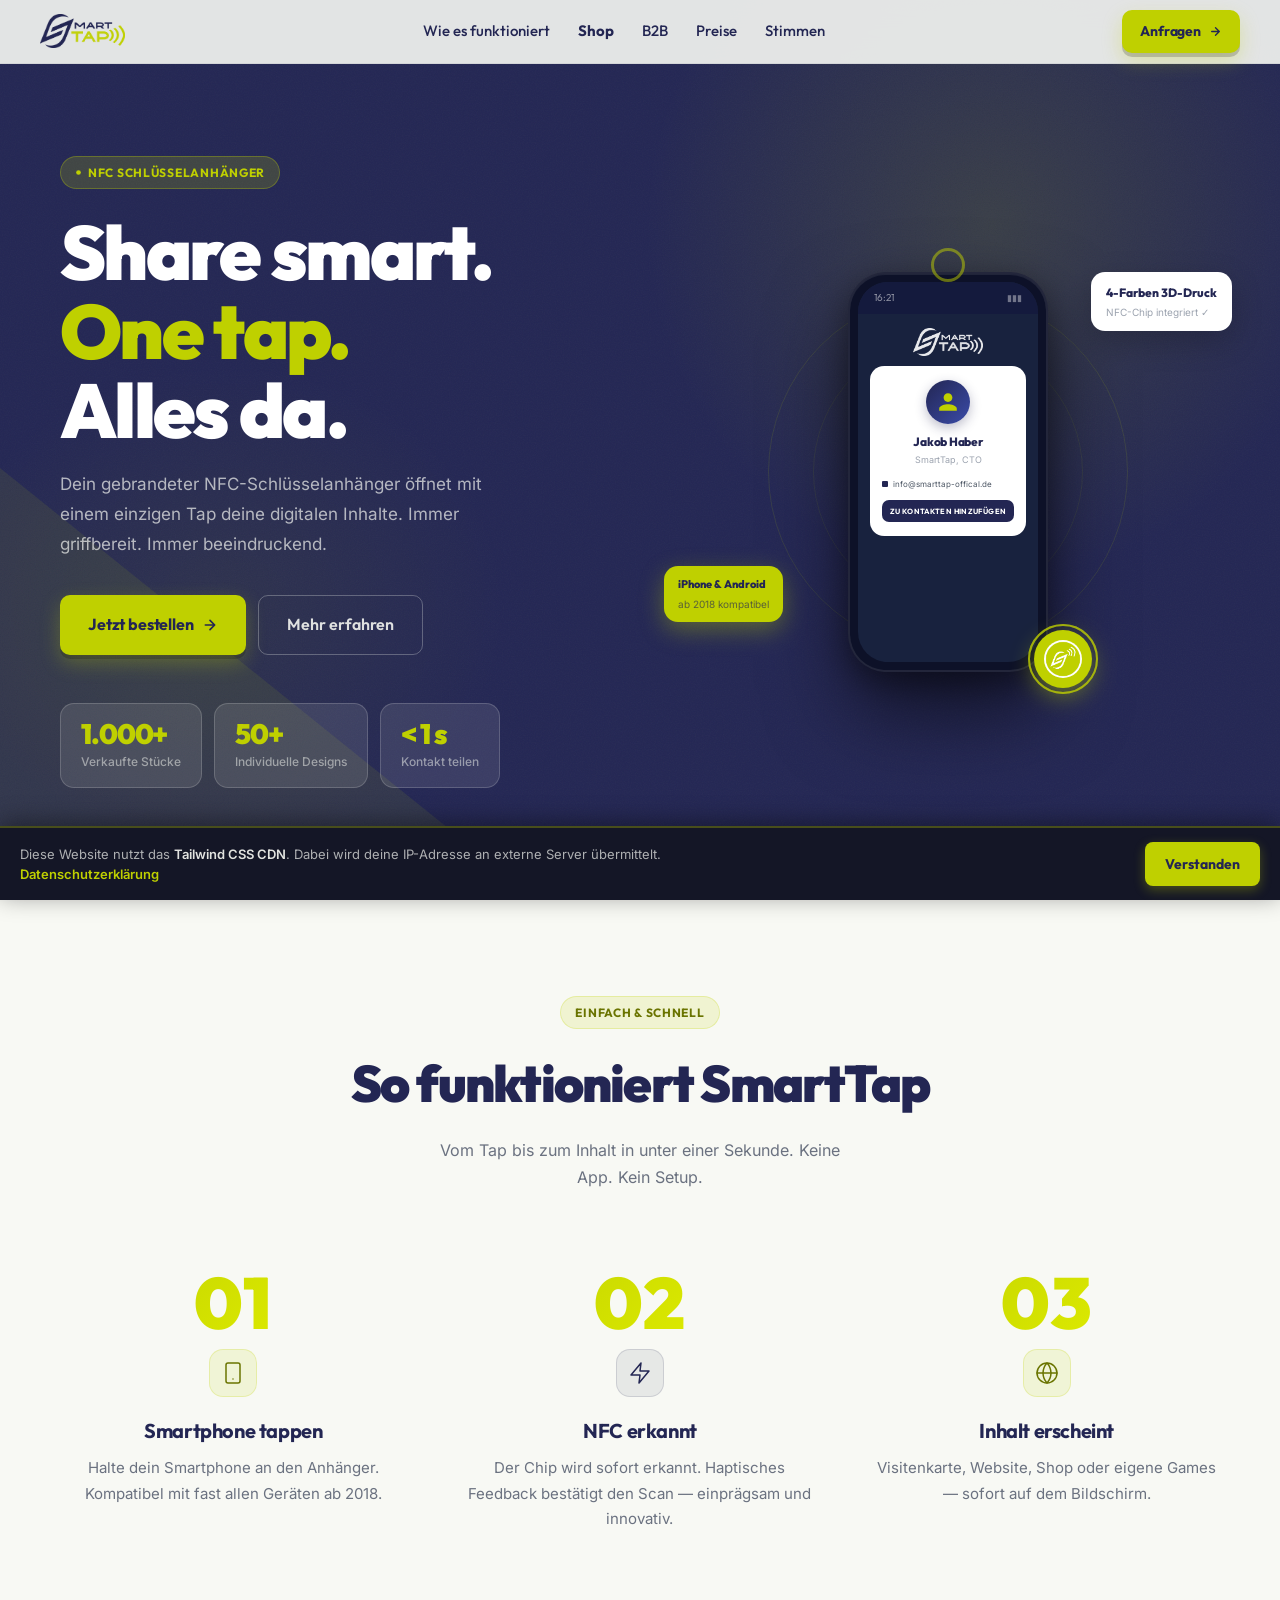
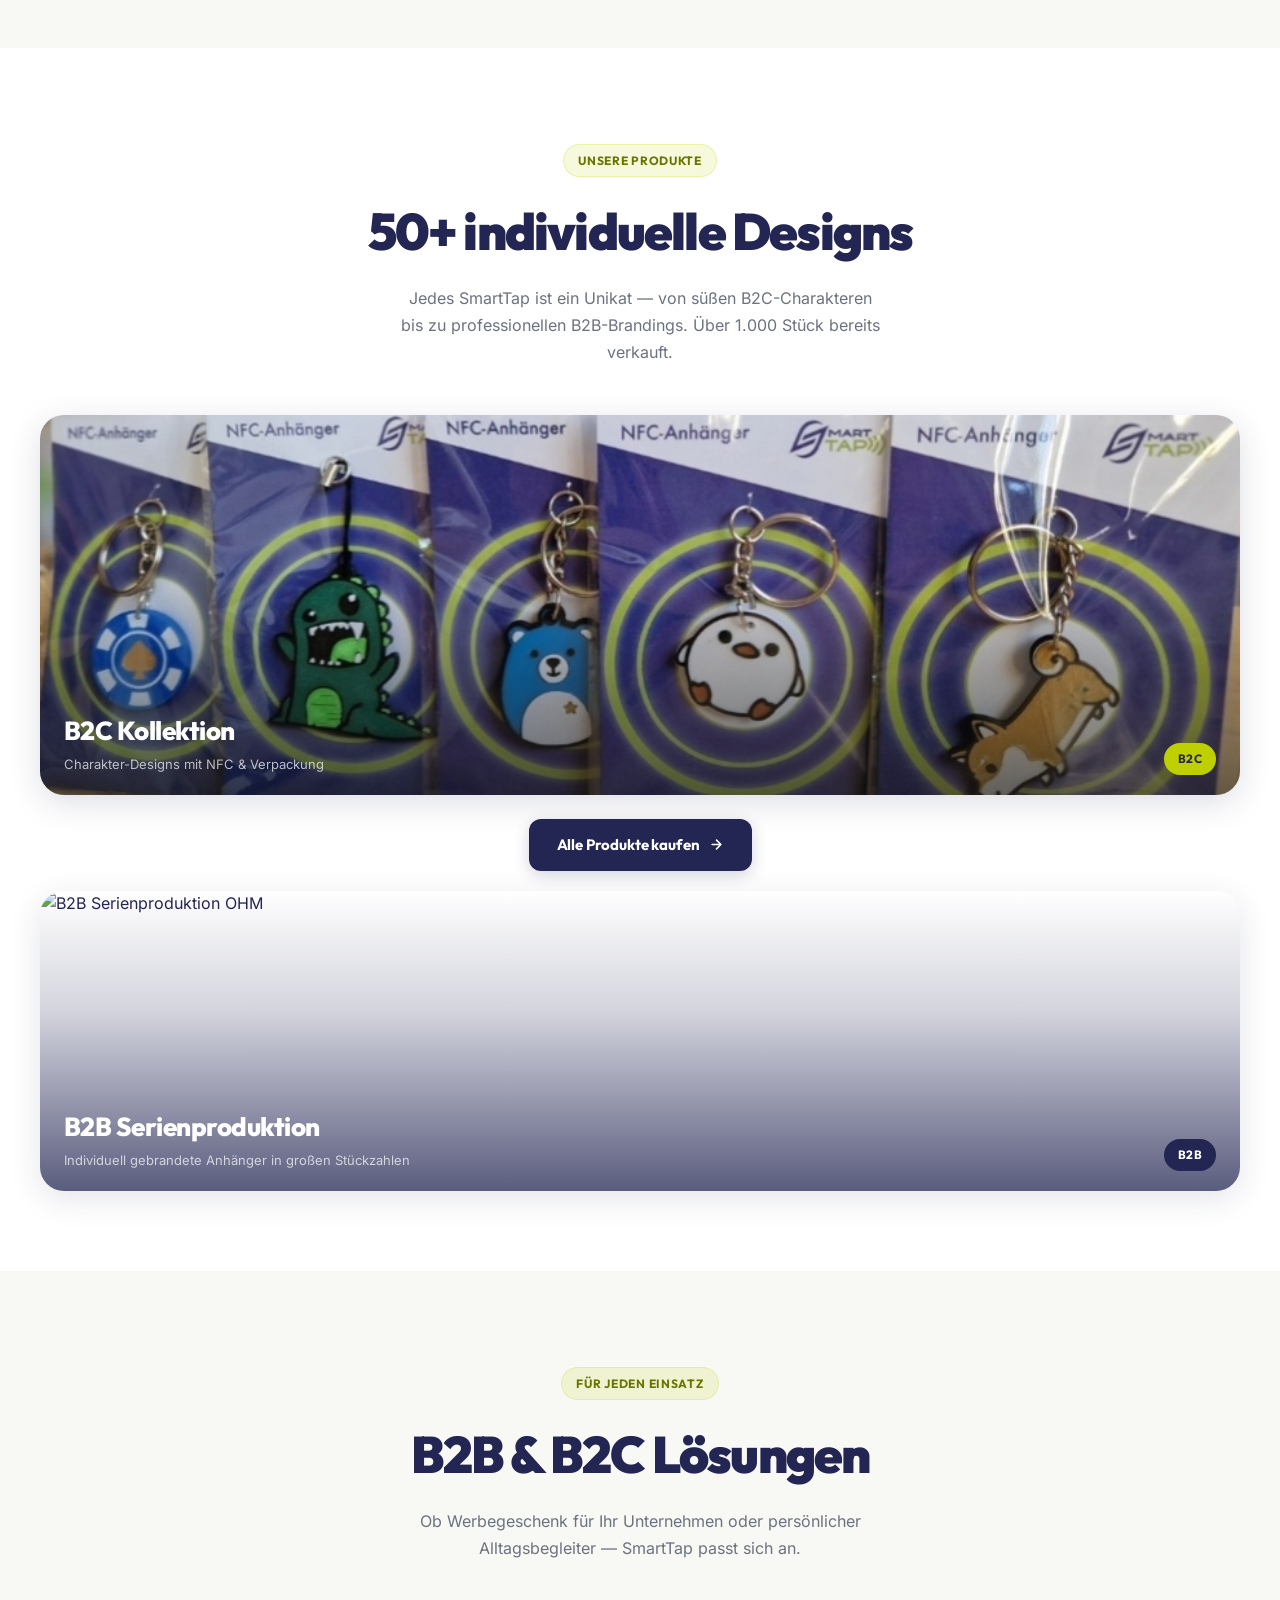
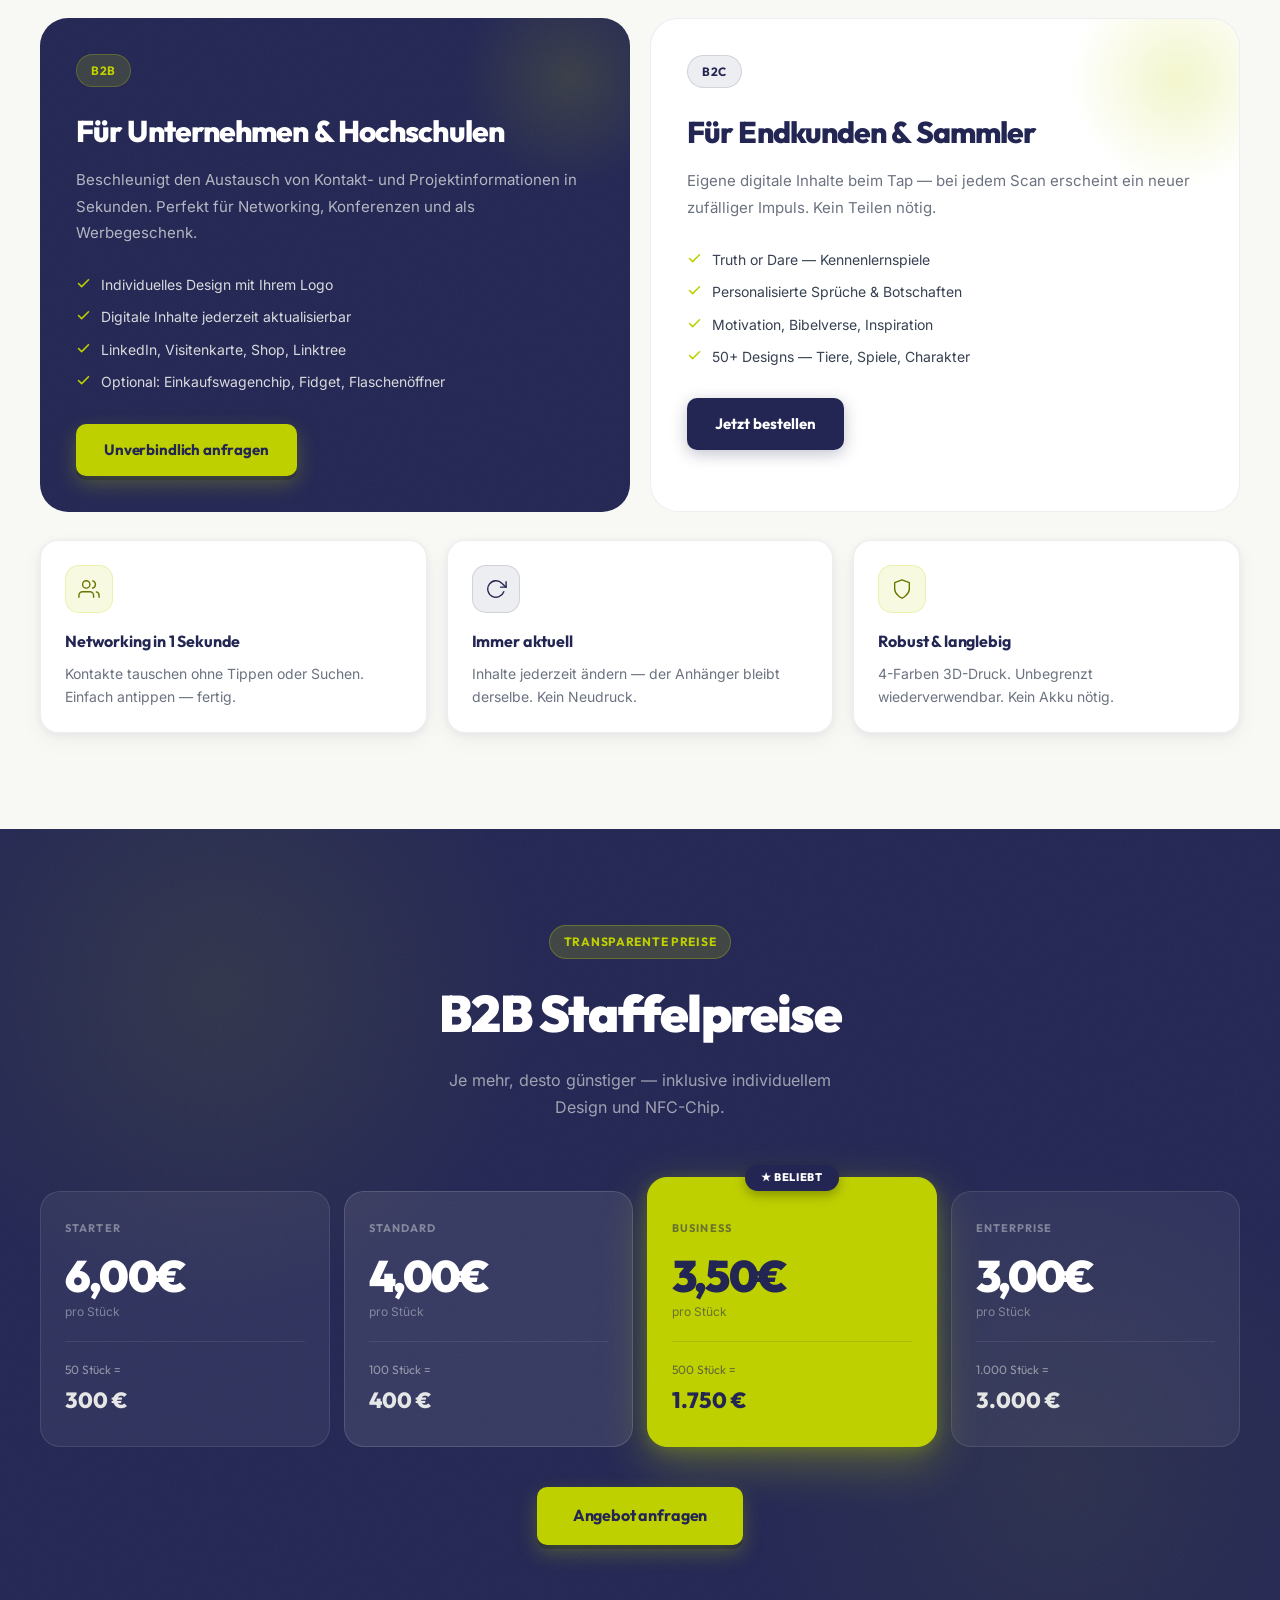
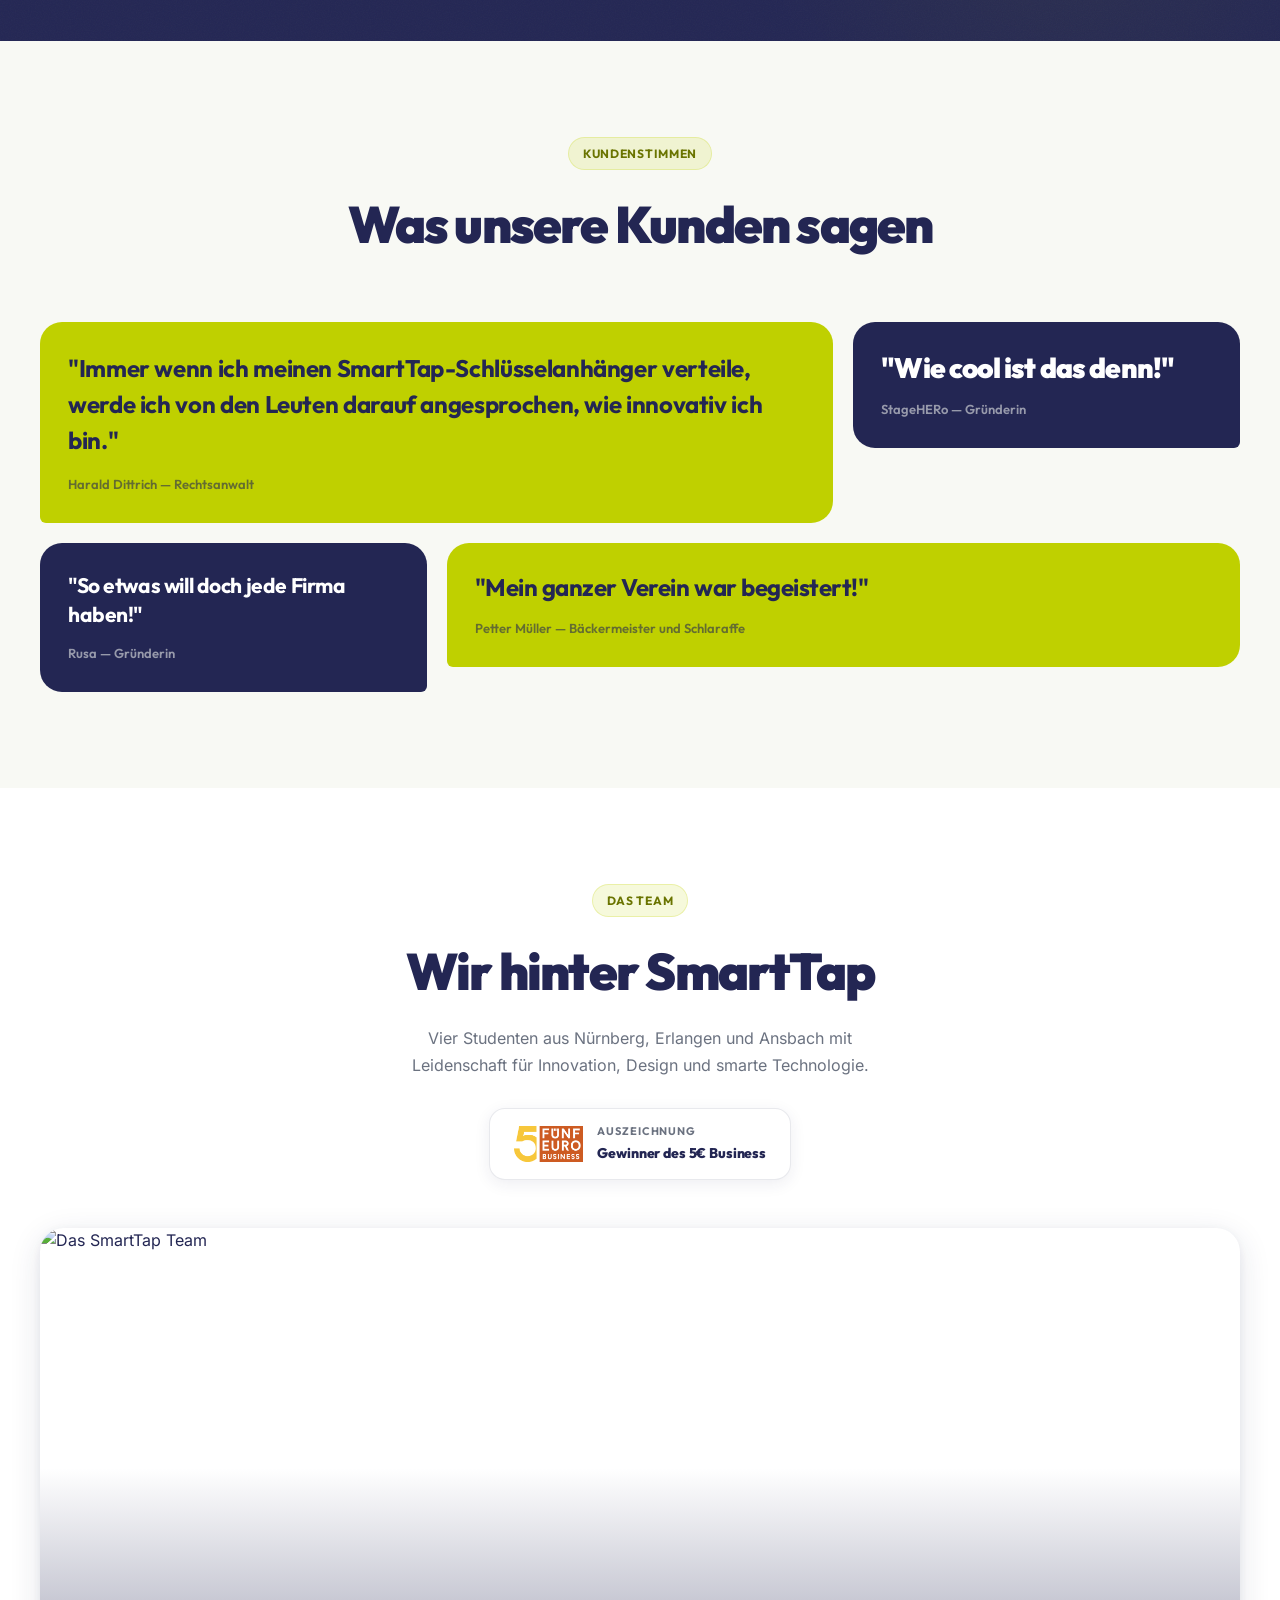
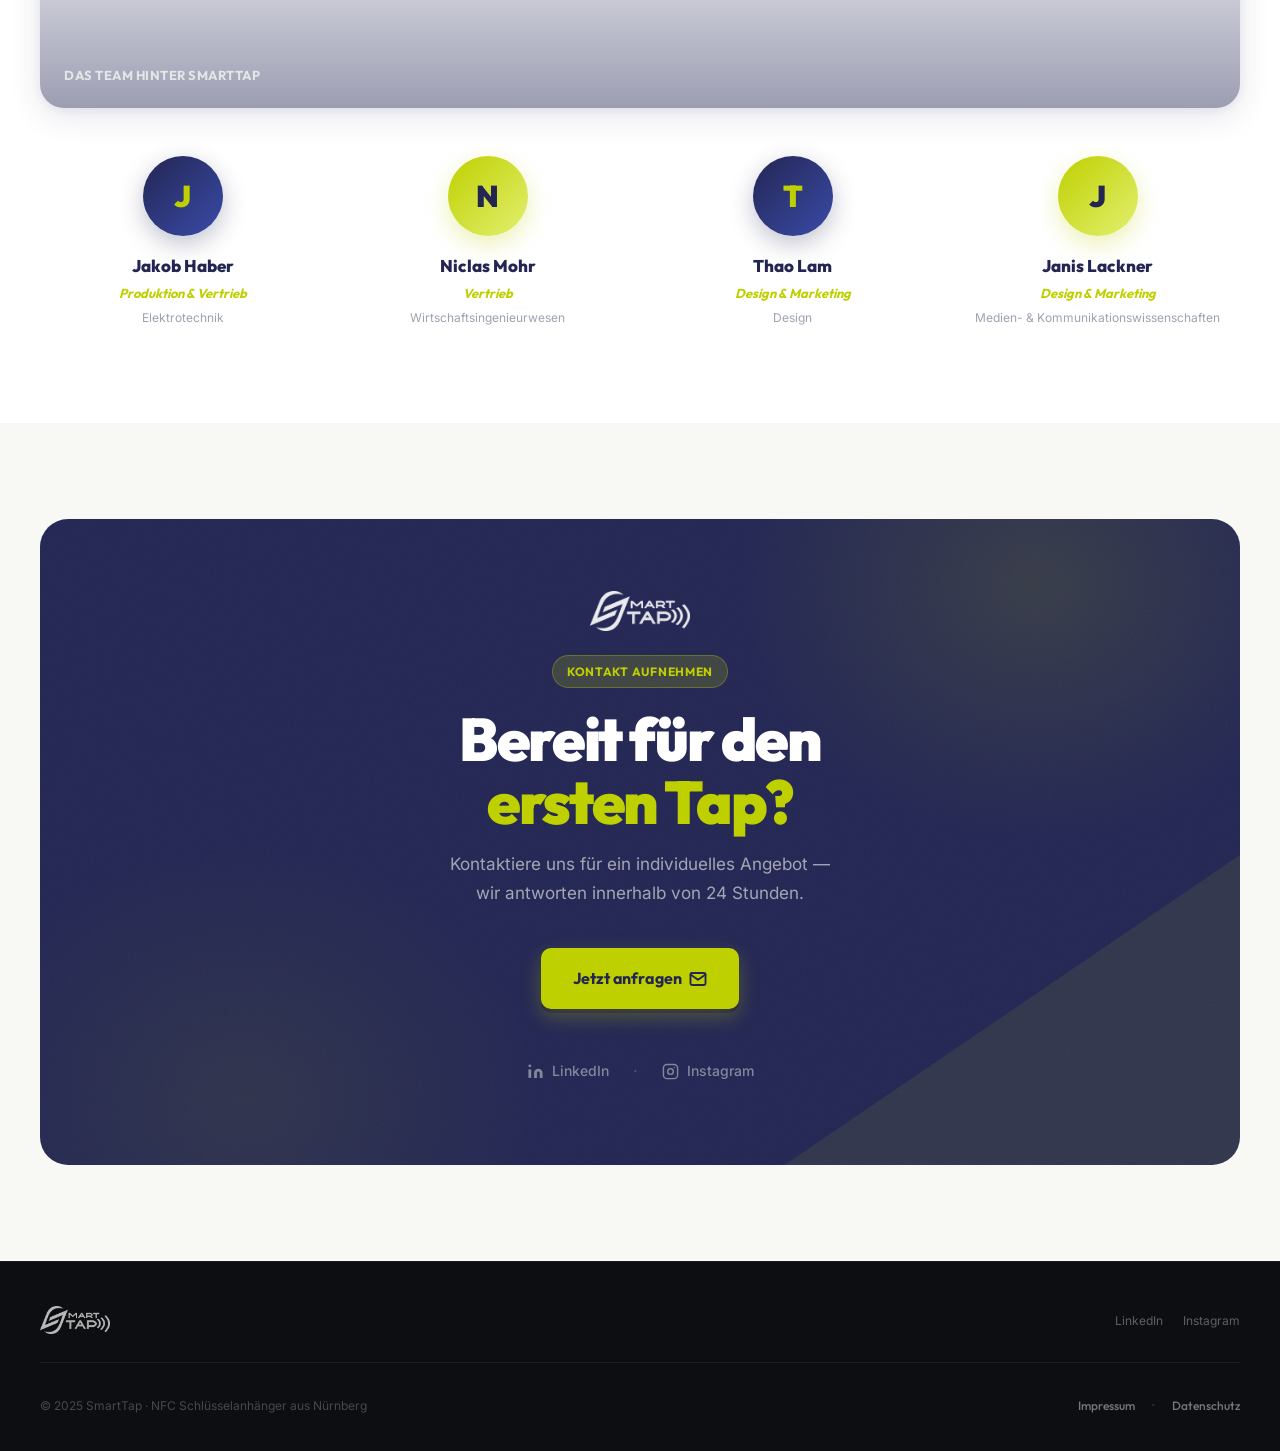
==== index.html @ e422b8e3 "added Team Foto" ====
<!DOCTYPE html>
<html lang="de">
<head>
  <meta charset="UTF-8">
  <meta name="viewport" content="width=device-width, initial-scale=1.0">
  <title>SmartTap – Share with one tap</title>
  <script src="https://cdn.tailwindcss.com"></script>
  <link rel="stylesheet" href="/fonts/fonts.css">
  <style>
    *, *::before, *::after { box-sizing: border-box; margin: 0; padding: 0; }

    :root {
      --navy:   #232653;
      --navy2:  #1a1d3e;
      --black:  #0c0e11;
      --lime:   #bfd000;
      --lime2:  #d4e700;
      --cream:  #f8f9f4;
      --muted:  #6b7280;
    }

    html { scroll-behavior: smooth; }

    body {
      font-family: 'Inter', sans-serif;
      background: var(--cream);
      color: var(--navy);
      overflow-x: hidden;
      line-height: 1.6;
      -webkit-tap-highlight-color: transparent;
    }

    h1, h2, h3, h4 { font-family: 'Outfit', sans-serif; }

    img { display: block; max-width: 100%; }

    /* ── Scrollbar ── */
    ::-webkit-scrollbar { width: 4px; }
    ::-webkit-scrollbar-track { background: var(--cream); }
    ::-webkit-scrollbar-thumb { background: var(--lime); border-radius: 2px; }

    /* ── Grain overlay ── */
    .grain { position: relative; }
    .grain::after {
      content: '';
      position: absolute; inset: 0;
      background-image: url("data:image/svg+xml,%3Csvg xmlns='http://www.w3.org/2000/svg' width='300' height='300'%3E%3Cfilter id='n'%3E%3CfeTurbulence type='fractalNoise' baseFrequency='0.85' numOctaves='4' stitchTiles='stitch'/%3E%3C/filter%3E%3Crect width='300' height='300' filter='url(%23n)' opacity='0.04'/%3E%3C/svg%3E");
      pointer-events: none; border-radius: inherit; z-index: 1;
    }

    /* ── Animations ── */
    @keyframes float {
      0%, 100% { transform: translateY(0); }
      50%       { transform: translateY(-14px); }
    }
    @keyframes nfc-ring {
      0%   { transform: scale(0.82); opacity: 0.65; }
      100% { transform: scale(1.7);  opacity: 0; }
    }
    @keyframes fade-up {
      from { opacity: 0; transform: translateY(22px); }
      to   { opacity: 1; transform: translateY(0); }
    }
    @keyframes slide-in {
      from { opacity: 0; transform: translateX(-16px); }
      to   { opacity: 1; transform: translateX(0); }
    }

    .float    { animation: float 5s ease-in-out infinite; }
    .fade-up  { animation: fade-up 0.7s cubic-bezier(0.22,1,0.36,1) both; }

    .nfc-dot { position: relative; }
    .nfc-dot::before, .nfc-dot::after {
      content: '';
      position: absolute; inset: -6px;
      border: 2px solid rgba(191,208,0,0.55);
      border-radius: 50%;
      animation: nfc-ring 2.4s ease-out infinite;
    }
    .nfc-dot::after { animation-delay: 0.85s; }

    /* ── Nav link underline ── */
    .nav-link {
      position: relative; text-decoration: none;
      transition: color 0.2s;
    }
    .nav-link::after {
      content: '';
      position: absolute; bottom: -3px; left: 0;
      width: 0; height: 2px;
      background: var(--lime); border-radius: 1px;
      transition: width 0.25s cubic-bezier(0.22,1,0.36,1);
    }
    .nav-link:hover::after { width: 100%; }

    /* ── Buttons ── */
    .btn-lime {
      display: inline-flex; align-items: center; gap: 8px;
      padding: 14px 28px; min-height: 48px;
      background: var(--lime); color: var(--navy);
      font-family: 'Outfit', sans-serif; font-weight: 700; font-size: 15px;
      letter-spacing: -0.01em; border-radius: 10px;
      border: none; cursor: pointer; text-decoration: none;
      box-shadow: 0 4px 0 rgba(0,0,0,0.18), 0 8px 20px rgba(191,208,0,0.28);
      transition: transform 0.15s cubic-bezier(0.22,1,0.36,1), box-shadow 0.15s;
      -webkit-user-select: none; user-select: none;
    }
    .btn-lime:hover  { transform: translateY(-2px); background: var(--lime2); box-shadow: 0 6px 0 rgba(0,0,0,0.18), 0 12px 28px rgba(191,208,0,0.38); }
    .btn-lime:active { transform: translateY(1px); box-shadow: 0 2px 0 rgba(0,0,0,0.18); }
    .btn-lime:focus-visible { outline: 3px solid rgba(191,208,0,0.55); outline-offset: 3px; }

    .btn-ghost {
      display: inline-flex; align-items: center; gap: 8px;
      padding: 13px 27px; min-height: 48px;
      background: transparent; color: rgba(248,249,244,0.88);
      font-family: 'Outfit', sans-serif; font-weight: 600; font-size: 15px;
      border-radius: 10px; border: 1.5px solid rgba(248,249,244,0.28);
      cursor: pointer; text-decoration: none;
      transition: all 0.2s cubic-bezier(0.22,1,0.36,1);
    }
    .btn-ghost:hover  { background: rgba(248,249,244,0.1); border-color: rgba(248,249,244,0.45); transform: translateY(-1px); }
    .btn-ghost:active { transform: translateY(0); }
    .btn-ghost:focus-visible { outline: 3px solid rgba(248,249,244,0.35); outline-offset: 3px; }

    .btn-navy {
      display: inline-flex; align-items: center; gap: 8px;
      padding: 14px 28px; min-height: 48px;
      background: var(--navy); color: white;
      font-family: 'Outfit', sans-serif; font-weight: 700; font-size: 15px;
      border-radius: 10px; border: none; cursor: pointer; text-decoration: none;
      box-shadow: 0 4px 16px rgba(35,38,83,0.28);
      transition: transform 0.15s cubic-bezier(0.22,1,0.36,1), box-shadow 0.15s;
    }
    .btn-navy:hover  { transform: translateY(-2px); box-shadow: 0 8px 24px rgba(35,38,83,0.38); }
    .btn-navy:active { transform: translateY(0); }
    .btn-navy:focus-visible { outline: 3px solid rgba(35,38,83,0.4); outline-offset: 3px; }

    /* ── Tag pill ── */
    .tag { display: inline-flex; align-items: center; gap: 6px; padding: 6px 14px; border-radius: 100px; font-family: 'Outfit', sans-serif; font-size: 12px; font-weight: 700; letter-spacing: 0.06em; text-transform: uppercase; }
    .tag-lime  { background: rgba(191,208,0,0.14); color: #6a7400; border: 1px solid rgba(191,208,0,0.24); }
    .tag-lime-inv { background: rgba(191,208,0,0.18); color: var(--lime); border: 1px solid rgba(191,208,0,0.3); }
    .tag-navy  { background: rgba(35,38,83,0.08); color: var(--navy); border: 1px solid rgba(35,38,83,0.14); }

    /* ── Cards ── */
    .card {
      background: white; border-radius: 18px;
      border: 1px solid rgba(35,38,83,0.08);
      box-shadow: 0 2px 8px rgba(35,38,83,0.06), 0 8px 24px rgba(35,38,83,0.04);
      transition: transform 0.22s cubic-bezier(0.22,1,0.36,1), box-shadow 0.22s;
    }
    .card:hover { transform: translateY(-5px); box-shadow: 0 8px 32px rgba(35,38,83,0.13), 0 2px 8px rgba(35,38,83,0.06); }

    /* ── Product photo card ── */
    .photo-card {
      border-radius: 20px; overflow: hidden;
      box-shadow: 0 4px 16px rgba(35,38,83,0.12), 0 1px 4px rgba(35,38,83,0.08);
      position: relative;
      cursor: pointer;
      flex-shrink: 0;
      transition: transform 0.25s cubic-bezier(0.22,1,0.36,1), box-shadow 0.25s;
    }
    .photo-card:hover { transform: translateY(-6px) scale(1.02); box-shadow: 0 16px 40px rgba(35,38,83,0.2), 0 4px 12px rgba(35,38,83,0.1); }
    .photo-card img { width: 100%; height: 100%; object-fit: cover; transition: transform 0.4s cubic-bezier(0.22,1,0.36,1); display: block; }
    .photo-card:hover img { transform: scale(1.06); }
    .photo-card .overlay {
      position: absolute; inset: 0;
      background: linear-gradient(to top, rgba(12,14,17,0.6) 0%, transparent 55%);
      pointer-events: none;
    }
    .photo-card .label {
      position: absolute; bottom: 12px; left: 14px; right: 14px;
      font-family: 'Outfit', sans-serif; font-weight: 700; font-size: 14px;
      color: white; letter-spacing: -0.01em;
    }

    /* ── Price card ── */
    .price-card {
      border-radius: 20px; padding: 28px 24px;
      border: 1px solid rgba(248,249,244,0.1);
      background: rgba(248,249,244,0.06);
      transition: transform 0.22s cubic-bezier(0.22,1,0.36,1);
    }
    .price-card:hover { transform: translateY(-6px); }
    .price-card.featured {
      background: var(--lime); border-color: var(--lime);
      box-shadow: 0 16px 48px rgba(191,208,0,0.32), 0 4px 16px rgba(191,208,0,0.2);
    }

    /* ── Testimonial bubble ── */
    .bubble { padding: 28px; transition: transform 0.22s cubic-bezier(0.22,1,0.36,1); }
    .bubble:hover { transform: translateY(-4px); }
    .bubble-lime { background: var(--lime); border-radius: 22px 22px 22px 6px; }
    .bubble-navy { background: var(--navy); border-radius: 22px 22px 6px 22px; }

    /* ── Stat glass ── */
    .stat-glass {
      background: rgba(248,249,244,0.1); backdrop-filter: blur(12px);
      border: 1px solid rgba(248,249,244,0.18); border-radius: 14px;
      padding: 16px 20px;
    }

    /* ── Icon box ── */
    .ib-lime { width: 48px; height: 48px; background: rgba(191,208,0,0.12); border: 1px solid rgba(191,208,0,0.22); border-radius: 14px; display: flex; align-items: center; justify-content: center; flex-shrink: 0; }
    .ib-navy { width: 48px; height: 48px; background: rgba(35,38,83,0.08); border: 1px solid rgba(35,38,83,0.14); border-radius: 14px; display: flex; align-items: center; justify-content: center; flex-shrink: 0; }

    /* ── Step number ── */
    .step-num {
      font-family: 'Outfit', sans-serif; font-weight: 900; font-size: 72px; line-height: 1;
      background: linear-gradient(135deg, var(--lime), #e8f400);
      -webkit-background-clip: text; -webkit-text-fill-color: transparent; background-clip: text;
    }

    /* ── Team avatar ── */
    .av-navy { background: linear-gradient(135deg, var(--navy), #3a4ba8); box-shadow: 0 8px 24px rgba(35,38,83,0.28); }
    .av-lime { background: linear-gradient(135deg, var(--lime), #e2f070); box-shadow: 0 8px 24px rgba(191,208,0,0.3); }

    /* ══════════════════════════════════════
       MOBILE-FIRST RESPONSIVE
    ══════════════════════════════════════ */

    /* Mobile nav */
    .nav-links { display: none; }
    .hamburger { display: flex; flex-direction: column; gap: 5px; cursor: pointer; padding: 8px; border-radius: 8px; border: none; background: transparent; transition: background 0.2s; }
    .hamburger:hover { background: rgba(35,38,83,0.07); }
    .hamburger span { display: block; width: 22px; height: 2px; background: var(--navy); border-radius: 2px; transition: transform 0.25s cubic-bezier(0.22,1,0.36,1), opacity 0.2s; }
    .hamburger.open span:nth-child(1) { transform: translateY(7px) rotate(45deg); }
    .hamburger.open span:nth-child(2) { opacity: 0; }
    .hamburger.open span:nth-child(3) { transform: translateY(-7px) rotate(-45deg); }

    /* Mobile menu overlay */
    #mobile-menu {
      display: none; position: fixed; inset: 0; z-index: 190;
      background: var(--navy);
      padding: 80px 32px 40px;
      flex-direction: column; gap: 8px;
      overflow-y: auto;
    }
    #mobile-menu.open { display: flex; }
    #mobile-menu a {
      font-family: 'Outfit', sans-serif; font-weight: 700; font-size: 28px;
      color: white; text-decoration: none; padding: 14px 0;
      border-bottom: 1px solid rgba(248,249,244,0.1);
      display: block;
      transition: color 0.15s;
    }
    #mobile-menu a:hover { color: var(--lime); }
    #mobile-menu .menu-cta { margin-top: 24px; }

    /* Product gallery scroll */
    .photo-scroll {
      display: flex; gap: 14px;
      overflow-x: auto;
      scroll-snap-type: x mandatory;
      -webkit-overflow-scrolling: touch;
      padding-bottom: 8px;
      scrollbar-width: none;
    }
    .photo-scroll::-webkit-scrollbar { display: none; }
    .photo-scroll .photo-card { scroll-snap-align: start; }

    /* Hero grid */
    .hero-grid { display: flex; flex-direction: column; gap: 48px; }

    /* Two-col grid */
    .two-col { display: grid; grid-template-columns: 1fr; gap: 20px; }

    /* Three-col grid */
    .three-col { display: grid; grid-template-columns: 1fr; gap: 20px; }

    /* Four-col grid */
    .four-col { display: grid; grid-template-columns: 1fr 1fr; gap: 20px; }

    /* Pricing grid */
    .pricing-grid { display: grid; grid-template-columns: 1fr 1fr; gap: 14px; }

    /* Section padding mobile */
    .section { padding: 64px 20px; }

    /* ── Desktop breakpoint ── */
    @media (min-width: 768px) {
      .nav-links { display: flex; }
      .hamburger { display: none; }
      .hero-grid { flex-direction: row; align-items: center; gap: 72px; }
      .hero-visual { display: flex; }
      .two-col { grid-template-columns: 1fr 1fr; }
      .three-col { grid-template-columns: repeat(3, 1fr); }
      .four-col { grid-template-columns: repeat(4, 1fr); }
      .pricing-grid { grid-template-columns: repeat(4, 1fr); }
      .section { padding: 96px 32px; }
      .photo-scroll { display: grid; grid-template-columns: repeat(3, 1fr); overflow-x: visible; }
      .photo-scroll .photo-card { width: auto !important; }
    }

    @media (min-width: 1024px) {
      .photo-scroll { grid-template-columns: repeat(4, 1fr); }
    }
  </style>
</head>
<body>

<!-- ════════════════════════════════════
     MOBILE MENU OVERLAY
════════════════════════════════════ -->
<div id="mobile-menu" role="dialog" aria-label="Navigation">
  <a href="/shop.html" onclick="closeMenu()">Shop</a>
  <a href="#how" onclick="closeMenu()">Wie es funktioniert</a>
  <a href="#products" onclick="closeMenu()">B2B Produkte</a>
  <a href="#pricing" onclick="closeMenu()">Preise</a>
  <a href="#testimonials" onclick="closeMenu()">Stimmen</a>
  <div class="menu-cta">
    <a href="mailto:info@smarttap-offical.de" class="btn-lime" onclick="closeMenu()" style="justify-content:center;font-size:16px;padding:16px 28px;">
      Jetzt anfragen
      <svg width="16" height="16" viewBox="0 0 24 24" fill="none" stroke="currentColor" stroke-width="2.5" stroke-linecap="round" stroke-linejoin="round"><path d="M5 12h14M12 5l7 7-7 7"/></svg>
    </a>
  </div>
</div>


<!-- ════════════════════════════════════
     NAVIGATION
════════════════════════════════════ -->
<nav style="
  position:fixed; top:0; left:0; right:0; z-index:200;
  height:64px;
  background: rgba(248,249,244,0.9);
  backdrop-filter: blur(18px);
  border-bottom: 1px solid rgba(35,38,83,0.08);
  display:flex; align-items:center; padding:0 20px;
">
  <div style="max-width:1200px;margin:0 auto;width:100%;display:flex;align-items:center;justify-content:space-between;">

    <!-- Logo -->
    <a href="/" style="display:flex;align-items:center;text-decoration:none;flex-shrink:0;">
      <img src="brand_assets/SmartTap_Logo_Transparent.png" alt="SmartTap" style="height:34px;width:auto;">
    </a>

    <!-- Desktop nav links -->
    <div class="nav-links" style="align-items:center;gap:28px;">
      <a href="#how"          class="nav-link" style="font-family:'Outfit',sans-serif;font-weight:500;font-size:15px;color:var(--navy);">Wie es funktioniert</a>
      <a href="/shop.html"    class="nav-link" style="font-family:'Outfit',sans-serif;font-weight:700;font-size:15px;color:var(--navy);">Shop</a>
      <a href="#products"     class="nav-link" style="font-family:'Outfit',sans-serif;font-weight:500;font-size:15px;color:var(--navy);">B2B</a>
      <a href="#pricing"      class="nav-link" style="font-family:'Outfit',sans-serif;font-weight:500;font-size:15px;color:var(--navy);">Preise</a>
      <a href="#testimonials" class="nav-link" style="font-family:'Outfit',sans-serif;font-weight:500;font-size:15px;color:var(--navy);">Stimmen</a>
    </div>

    <div style="display:flex;align-items:center;gap:12px;">
      <!-- Desktop CTA -->
      <a href="mailto:info@smarttap-offical.de" class="btn-lime nav-links" style="font-size:14px;padding:10px 18px;min-height:40px;">
        Anfragen
        <svg width="13" height="13" viewBox="0 0 24 24" fill="none" stroke="currentColor" stroke-width="2.5" stroke-linecap="round" stroke-linejoin="round"><path d="M5 12h14M12 5l7 7-7 7"/></svg>
      </a>

      <!-- Hamburger -->
      <button class="hamburger" id="hamburger-btn" onclick="toggleMenu()" aria-label="Menü öffnen" aria-expanded="false">
        <span></span><span></span><span></span>
      </button>
    </div>

  </div>
</nav>


<!-- ════════════════════════════════════
     HERO
════════════════════════════════════ -->
<section class="grain" style="
  background: var(--navy); padding-top: 64px;
  min-height: 100svh;
  display: flex; align-items: center;
  position: relative; overflow: hidden;
">
  <!-- BG glows -->
  <div style="position:absolute;inset:0;pointer-events:none;">
    <div style="position:absolute;top:-15%;right:-5%;width:55%;height:80%;background:radial-gradient(ellipse,rgba(191,208,0,0.14) 0%,transparent 70%);"></div>
    <div style="position:absolute;bottom:5%;left:-5%;width:45%;height:55%;background:radial-gradient(ellipse,rgba(191,208,0,0.07) 0%,transparent 70%);"></div>
  </div>

  <!-- Diagonal lime shape -->
  <div style="position:absolute;bottom:0;left:0;width:42%;height:48%;background:var(--lime);clip-path:polygon(0 100%,100% 100%,0 0);opacity:0.09;pointer-events:none;"></div>

  <div style="max-width:1200px;margin:0 auto;width:100%;padding:80px 20px 100px;position:relative;z-index:2;">
    <div class="hero-grid">

      <!-- Copy -->
      <div style="flex:1;">
        <span class="tag tag-lime-inv fade-up" style="margin-bottom:24px;display:inline-flex;animation-delay:0.05s;">
          <svg width="7" height="7" viewBox="0 0 24 24" fill="currentColor"><circle cx="12" cy="12" r="8"/></svg>
          NFC Schlüsselanhänger
        </span>

        <h1 class="fade-up" style="
          font-family:'Outfit',sans-serif; font-weight:900;
          font-size:clamp(40px,7vw,76px); line-height:1.04;
          letter-spacing:-0.035em; color:white; margin-bottom:20px;
          animation-delay:0.1s;
        ">
          Share smart.<br>
          <span style="color:var(--lime);">One tap.</span><br>
          Alles da.
        </h1>

        <p class="fade-up" style="
          font-size:clamp(15px,2vw,17px); line-height:1.75;
          color:rgba(248,249,244,0.68); margin-bottom:36px;
          max-width:430px; animation-delay:0.18s;
        ">
          Dein gebrandeter NFC-Schlüsselanhänger öffnet mit einem einzigen Tap deine digitalen Inhalte. Immer griffbereit. Immer beeindruckend.
        </p>

        <div class="fade-up" style="display:flex;gap:12px;flex-wrap:wrap;margin-bottom:48px;animation-delay:0.24s;">
          <a href="mailto:info@smarttap-offical.de" class="btn-lime" style="font-size:16px;padding:16px 28px;">
            Jetzt bestellen
            <svg width="16" height="16" viewBox="0 0 24 24" fill="none" stroke="currentColor" stroke-width="2.5" stroke-linecap="round" stroke-linejoin="round"><path d="M5 12h14M12 5l7 7-7 7"/></svg>
          </a>
          <a href="#how" class="btn-ghost" style="font-size:16px;padding:16px 28px;">Mehr erfahren</a>
        </div>

        <!-- Stats -->
        <div class="fade-up" style="display:flex;gap:12px;flex-wrap:wrap;animation-delay:0.3s;">
          <div class="stat-glass">
            <div style="font-family:'Outfit',sans-serif;font-weight:900;font-size:28px;color:var(--lime);letter-spacing:-0.04em;line-height:1;">1.000+</div>
            <div style="font-size:12px;color:rgba(248,249,244,0.5);margin-top:4px;font-weight:500;">Verkaufte Stücke</div>
          </div>
          <div class="stat-glass">
            <div style="font-family:'Outfit',sans-serif;font-weight:900;font-size:28px;color:var(--lime);letter-spacing:-0.04em;line-height:1;">50+</div>
            <div style="font-size:12px;color:rgba(248,249,244,0.5);margin-top:4px;font-weight:500;">Individuelle Designs</div>
          </div>
          <div class="stat-glass">
            <div style="font-family:'Outfit',sans-serif;font-weight:900;font-size:28px;color:var(--lime);letter-spacing:-0.04em;line-height:1;">&lt 1 s</div>
            <div style="font-size:12px;color:rgba(248,249,244,0.5);margin-top:4px;font-weight:500;">Kontakt teilen</div>
          </div>
        </div>
      </div>

      <!-- Visual: phone mockup (hidden on mobile via flex/direction) -->
      <div class="hero-visual" style="flex:1;justify-content:center;align-items:center;position:relative;min-height:440px;display:none;">
        <!-- Orbit rings -->
        <div style="position:absolute;width:360px;height:360px;border:1px solid rgba(191,208,0,0.12);border-radius:50%;"></div>
        <div style="position:absolute;width:270px;height:270px;border:1px solid rgba(191,208,0,0.09);border-radius:50%;"></div>

        <!-- Phone -->
        <div class="float" style="position:relative;z-index:3;">
          <div style="
            width:200px; height:400px;
            background:#0d1128; border-radius:38px;
            border:2px solid rgba(255,255,255,0.09);
            box-shadow:0 40px 80px rgba(0,0,0,0.55),0 10px 30px rgba(0,0,0,0.35),inset 0 1px 0 rgba(255,255,255,0.08);
            overflow:hidden; position:relative;
          ">
            <div style="position:absolute;inset:8px;background:#18223e;border-radius:30px;overflow:hidden;">
              <div style="height:32px;background:rgba(20,26,62,0.9);display:flex;align-items:center;justify-content:space-between;padding:0 16px;">
                <span style="font-size:10px;color:rgba(255,255,255,0.5);font-family:'Outfit',sans-serif;">16:21</span>
                <span style="font-size:9px;color:rgba(255,255,255,0.4);">▮▮▮</span>
              </div>
              <div style="padding:14px 12px;display:flex;flex-direction:column;align-items:center;gap:10px;">
                <img src="brand_assets/SmartTap_Logo_Transparent.png" alt="SmartTap" style="height:28px;width:auto;filter:brightness(0) invert(1);opacity:0.9;">
                <div style="width:100%;background:white;border-radius:14px;padding:14px 12px;text-align:center;">
                  <div style="width:44px;height:44px;background:linear-gradient(135deg,var(--navy),#3a4ba8);border-radius:50%;margin:0 auto 8px;display:flex;align-items:center;justify-content:center;box-shadow:0 4px 12px rgba(35,38,83,0.3);">
                    <svg width="22" height="22" viewBox="0 0 24 24" fill="#bfd000"><path d="M12 12c2.7 0 4.8-2.1 4.8-4.8S14.7 2.4 12 2.4 7.2 4.5 7.2 7.2 9.3 12 12 12zm0 2.4c-3.2 0-9.6 1.6-9.6 4.8v2.4h19.2v-2.4c0-3.2-6.4-4.8-9.6-4.8z"/></svg>
                  </div>
                  <div style="font-family:'Outfit',sans-serif;font-size:12px;font-weight:800;color:var(--navy);letter-spacing:-0.02em;">Jakob Haber</div>
                  <div style="font-size:9px;color:#9ca3af;margin-top:2px;">SmartTap, CTO</div>
                  <div style="margin-top:10px;display:flex;flex-direction:column;gap:4px;text-align:left;">
                    <div style="display:flex;align-items:center;gap:5px;font-size:8px;color:#4b5563;"><div style="width:6px;height:6px;background:var(--navy);border-radius:1px;flex-shrink:0;"></div>info@smarttap-offical.de</div>
                  </div>
                  <button style="margin-top:10px;width:100%;background:var(--navy);color:white;border:none;border-radius:7px;padding:6px;font-size:7.5px;font-family:'Outfit',sans-serif;font-weight:700;letter-spacing:0.05em;cursor:pointer;">ZU KONTAKTEN HINZUFÜGEN</button>
                </div>
              </div>
            </div>
          </div>

          <!-- NFC badge -->
          <div class="nfc-dot" style="position:absolute;bottom:-16px;right:-44px;width:58px;height:58px;background:var(--lime);border-radius:50%;display:flex;align-items:center;justify-content:center;box-shadow:0 8px 24px rgba(191,208,0,0.45);">
            <img src="brand_assets/Logo_Symbol/Neon_rund.png" alt="" style="width:38px;height:38px;border-radius:50%;">
          </div>
          <div style="position:absolute;top:-24px;left:50%;transform:translateX(-50%);width:34px;height:34px;border:3.5px solid rgba(191,208,0,0.5);border-radius:50%;"></div>
        </div>

        <!-- Floating badges -->
        <div style="position:absolute;top:20px;right:-12px;background:white;border-radius:14px;padding:11px 15px;box-shadow:0 10px 32px rgba(0,0,0,0.2);z-index:4;">
          <div style="font-family:'Outfit',sans-serif;font-size:12px;font-weight:800;color:var(--navy);">4-Farben 3D-Druck</div>
          <div style="font-size:10px;color:#9ca3af;margin-top:2px;">NFC-Chip integriert ✓</div>
        </div>
        <div style="position:absolute;bottom:70px;left:-12px;background:var(--lime);border-radius:14px;padding:10px 14px;box-shadow:0 8px 24px rgba(191,208,0,0.35);z-index:4;">
          <div style="font-family:'Outfit',sans-serif;font-size:11px;font-weight:800;color:var(--navy);">iPhone &amp; Android</div>
          <div style="font-size:10px;color:rgba(35,38,83,0.65);margin-top:2px;">ab 2018 kompatibel</div>
        </div>
      </div>

    </div>
  </div>

  <!-- Hero wave -->
  <div style="position:absolute;bottom:-2px;left:0;right:0;height:60px;z-index:3;pointer-events:none;">
    <svg viewBox="0 0 1440 60" preserveAspectRatio="none" style="width:100%;height:100%;">
      <path d="M0 60 L0 30 Q360 0 720 30 Q1080 60 1440 30 L1440 60 Z" fill="#f8f9f4"/>
    </svg>
  </div>
</section>


<!-- ════════════════════════════════════
     HOW IT WORKS
════════════════════════════════════ -->
<section id="how" class="section" style="background:var(--cream);">
  <div style="max-width:1200px;margin:0 auto;">
    <div style="text-align:center;margin-bottom:56px;">
      <span class="tag tag-lime" style="margin-bottom:14px;">Einfach &amp; schnell</span>
      <h2 style="font-size:clamp(30px,4vw,52px);font-weight:900;letter-spacing:-0.035em;color:var(--navy);margin-bottom:12px;">So funktioniert SmartTap</h2>
      <p style="font-size:16px;line-height:1.7;color:var(--muted);max-width:440px;margin:0 auto;">Vom Tap bis zum Inhalt in unter einer Sekunde. Keine App. Kein Setup.</p>
    </div>

    <div class="three-col">
      <div style="text-align:center;padding:20px;">
        <div class="step-num" style="margin-bottom:10px;">01</div>
        <div class="ib-lime" style="margin:0 auto 18px;"><svg width="24" height="24" viewBox="0 0 24 24" fill="none" stroke="#6a7400" stroke-width="1.5" stroke-linecap="round" stroke-linejoin="round"><rect x="5" y="2" width="14" height="20" rx="2"/><line x1="12" y1="18" x2="12.01" y2="18"/></svg></div>
        <h3 style="font-size:20px;font-weight:700;color:var(--navy);margin-bottom:8px;letter-spacing:-0.02em;">Smartphone tappen</h3>
        <p style="font-size:15px;line-height:1.7;color:var(--muted);">Halte dein Smartphone an den Anhänger. Kompatibel mit fast allen Geräten ab 2018.</p>
      </div>

      <div style="text-align:center;padding:20px;">
        <div class="step-num" style="margin-bottom:10px;">02</div>
        <div class="ib-navy" style="margin:0 auto 18px;"><svg width="24" height="24" viewBox="0 0 24 24" fill="none" stroke="var(--navy)" stroke-width="1.5" stroke-linecap="round" stroke-linejoin="round"><path d="M13 2L3 14h9l-1 8 10-12h-9l1-8z"/></svg></div>
        <h3 style="font-size:20px;font-weight:700;color:var(--navy);margin-bottom:8px;letter-spacing:-0.02em;">NFC erkannt</h3>
        <p style="font-size:15px;line-height:1.7;color:var(--muted);">Der Chip wird sofort erkannt. Haptisches Feedback bestätigt den Scan — einprägsam und innovativ.</p>
      </div>

      <div style="text-align:center;padding:20px;">
        <div class="step-num" style="margin-bottom:10px;">03</div>
        <div class="ib-lime" style="margin:0 auto 18px;"><svg width="24" height="24" viewBox="0 0 24 24" fill="none" stroke="#6a7400" stroke-width="1.5" stroke-linecap="round" stroke-linejoin="round"><circle cx="12" cy="12" r="10"/><line x1="2" y1="12" x2="22" y2="12"/><path d="M12 2a15.3 15.3 0 0 1 4 10 15.3 15.3 0 0 1-4 10 15.3 15.3 0 0 1-4-10 15.3 15.3 0 0 1 4-10z"/></svg></div>
        <h3 style="font-size:20px;font-weight:700;color:var(--navy);margin-bottom:8px;letter-spacing:-0.02em;">Inhalt erscheint</h3>
        <p style="font-size:15px;line-height:1.7;color:var(--muted);">Visitenkarte, Website, Shop oder eigene Games — sofort auf dem Bildschirm.</p>
      </div>
    </div>
  </div>
</section>


<!-- ════════════════════════════════════
     PRODUCT GALLERY
════════════════════════════════════ -->
<section id="gallery" class="section" style="background:white;padding-bottom:80px;">
  <div style="max-width:1200px;margin:0 auto;">
    <div style="text-align:center;margin-bottom:48px;">
      <span class="tag tag-lime" style="margin-bottom:14px;">Unsere Produkte</span>
      <h2 style="font-size:clamp(30px,4vw,52px);font-weight:900;letter-spacing:-0.035em;color:var(--navy);margin-bottom:12px;">50+ individuelle Designs</h2>
      <p style="font-size:16px;line-height:1.7;color:var(--muted);max-width:480px;margin:0 auto;">Jedes SmartTap ist ein Unikat — von süßen B2C-Charakteren bis zu professionellen B2B-Brandings. Über 1.000 Stück bereits verkauft.</p>
    </div>

    <!-- Featured wide image -->
    <div style="border-radius:24px;overflow:hidden;margin-bottom:20px;box-shadow:0 8px 32px rgba(35,38,83,0.15);">
      <div style="position:relative;height:clamp(200px,40vw,380px);">
        <img src="brand_assets/ProduktFotos/IMG_20260517_083152.jpg" alt="SmartTap Produktpalette in Verpackung" style="width:100%;height:100%;object-fit:cover;">
        <div style="position:absolute;inset:0;background:linear-gradient(to top,rgba(12,14,17,0.55) 0%,transparent 55%);"></div>
        <div style="position:absolute;bottom:20px;left:24px;right:24px;display:flex;align-items:flex-end;justify-content:space-between;flex-wrap:wrap;gap:12px;">
          <div>
            <div style="font-family:'Outfit',sans-serif;font-weight:800;font-size:clamp(18px,3vw,26px);color:white;letter-spacing:-0.02em;">B2C Kollektion</div>
            <div style="font-size:13px;color:rgba(255,255,255,0.7);margin-top:2px;">Charakter-Designs mit NFC &amp; Verpackung</div>
          </div>
          <span style="background:var(--lime);color:var(--navy);font-family:'Outfit',sans-serif;font-weight:700;font-size:12px;padding:6px 14px;border-radius:100px;letter-spacing:0.04em;white-space:nowrap;">B2C</span>
        </div>
      </div>
    </div>

    <!-- Shop CTA -->
    <div style="text-align:center;margin-top:24px;">
      <a href="/shop.html" style="
        display:inline-flex;align-items:center;gap:9px;
        padding:14px 28px;min-height:50px;
        background:var(--navy);color:white;
        font-family:'Outfit',sans-serif;font-weight:700;font-size:15px;
        border-radius:12px;text-decoration:none;letter-spacing:-0.01em;
        box-shadow:0 4px 16px rgba(35,38,83,0.2);
        transition:transform 0.15s cubic-bezier(0.22,1,0.36,1),box-shadow 0.15s;
      "
      onmouseover="this.style.transform='translateY(-2px)';this.style.boxShadow='0 8px 24px rgba(35,38,83,0.3)'"
      onmouseout="this.style.transform='';this.style.boxShadow='0 4px 16px rgba(35,38,83,0.2)'">
        Alle Produkte kaufen
        <svg width="15" height="15" viewBox="0 0 24 24" fill="none" stroke="currentColor" stroke-width="2.5" stroke-linecap="round" stroke-linejoin="round"><path d="M5 12h14M12 5l7 7-7 7"/></svg>
      </a>
    </div>

    <!-- B2B production shot -->
    <div style="border-radius:24px;overflow:hidden;margin-top:20px;box-shadow:0 8px 32px rgba(35,38,83,0.12);">
      <div style="position:relative;height:clamp(180px,35vw,300px);">
        <img src="brand_assets/ProduktFotos/IMG20260418193012.jpg" alt="B2B Serienproduktion OHM" style="width:100%;height:100%;object-fit:cover;object-position:center 40%;">
        <div style="position:absolute;inset:0;background:linear-gradient(to top,rgba(35,38,83,0.75) 0%,rgba(35,38,83,0.2) 60%,transparent 100%);"></div>
        <div style="position:absolute;bottom:20px;left:24px;right:24px;display:flex;align-items:flex-end;justify-content:space-between;flex-wrap:wrap;gap:12px;">
          <div>
            <div style="font-family:'Outfit',sans-serif;font-weight:800;font-size:clamp(18px,3vw,26px);color:white;letter-spacing:-0.02em;">B2B Serienproduktion</div>
            <div style="font-size:13px;color:rgba(255,255,255,0.7);margin-top:2px;">Individuell gebrandete Anhänger in großen Stückzahlen</div>
          </div>
          <span style="background:var(--navy);color:white;font-family:'Outfit',sans-serif;font-weight:700;font-size:12px;padding:6px 14px;border-radius:100px;letter-spacing:0.04em;white-space:nowrap;">B2B</span>
        </div>
      </div>
    </div>
  </div>
</section>

<style>
  @media (min-width: 768px) {
    .scroll-hint { display: none !important; }
  }
</style>


<!-- ════════════════════════════════════
     PRODUCTS  B2B / B2C
════════════════════════════════════ -->
<section id="products" class="section" style="background:var(--cream);">
  <div style="max-width:1200px;margin:0 auto;">
    <div style="text-align:center;margin-bottom:56px;">
      <span class="tag tag-lime" style="margin-bottom:14px;">Für jeden Einsatz</span>
      <h2 style="font-size:clamp(30px,4vw,52px);font-weight:900;letter-spacing:-0.035em;color:var(--navy);margin-bottom:12px;">B2B &amp; B2C Lösungen</h2>
      <p style="font-size:16px;line-height:1.7;color:var(--muted);max-width:460px;margin:0 auto;">Ob Werbegeschenk für Ihr Unternehmen oder persönlicher Alltagsbegleiter — SmartTap passt sich an.</p>
    </div>

    <div class="two-col" style="margin-bottom:28px;">

      <!-- B2B -->
      <div class="grain" style="background:var(--navy);border-radius:28px;padding:36px;position:relative;overflow:hidden;">
        <div style="position:absolute;top:-50px;right:-50px;width:220px;height:220px;background:radial-gradient(circle,rgba(191,208,0,0.14) 0%,transparent 70%);pointer-events:none;z-index:1;"></div>
        <div style="position:relative;z-index:2;">
          <span class="tag" style="background:rgba(191,208,0,0.16);color:var(--lime);border:1px solid rgba(191,208,0,0.26);margin-bottom:20px;">B2B</span>
          <h3 style="font-size:clamp(22px,3vw,30px);font-weight:800;color:white;margin-bottom:12px;letter-spacing:-0.03em;">Für Unternehmen &amp; Hochschulen</h3>
          <p style="font-size:15px;line-height:1.75;color:rgba(248,249,244,0.68);margin-bottom:28px;">Beschleunigt den Austausch von Kontakt- und Projektinformationen in Sekunden. Perfekt für Networking, Konferenzen und als Werbegeschenk.</p>
          <ul style="list-style:none;padding:0;margin:0 0 30px;display:flex;flex-direction:column;gap:10px;">
            <li style="display:flex;align-items:flex-start;gap:10px;font-size:14px;color:rgba(248,249,244,0.85);">
              <svg width="15" height="15" viewBox="0 0 24 24" fill="none" stroke="var(--lime)" stroke-width="2.5" stroke-linecap="round" stroke-linejoin="round" style="flex-shrink:0;margin-top:2px;"><polyline points="20 6 9 17 4 12"/></svg>
              Individuelles Design mit Ihrem Logo
            </li>
            <li style="display:flex;align-items:flex-start;gap:10px;font-size:14px;color:rgba(248,249,244,0.85);">
              <svg width="15" height="15" viewBox="0 0 24 24" fill="none" stroke="var(--lime)" stroke-width="2.5" stroke-linecap="round" stroke-linejoin="round" style="flex-shrink:0;margin-top:2px;"><polyline points="20 6 9 17 4 12"/></svg>
              Digitale Inhalte jederzeit aktualisierbar
            </li>
            <li style="display:flex;align-items:flex-start;gap:10px;font-size:14px;color:rgba(248,249,244,0.85);">
              <svg width="15" height="15" viewBox="0 0 24 24" fill="none" stroke="var(--lime)" stroke-width="2.5" stroke-linecap="round" stroke-linejoin="round" style="flex-shrink:0;margin-top:2px;"><polyline points="20 6 9 17 4 12"/></svg>
              LinkedIn, Visitenkarte, Shop, Linktree
            </li>
            <li style="display:flex;align-items:flex-start;gap:10px;font-size:14px;color:rgba(248,249,244,0.85);">
              <svg width="15" height="15" viewBox="0 0 24 24" fill="none" stroke="var(--lime)" stroke-width="2.5" stroke-linecap="round" stroke-linejoin="round" style="flex-shrink:0;margin-top:2px;"><polyline points="20 6 9 17 4 12"/></svg>
              Optional: Einkaufswagenchip, Fidget, Flaschenöffner
            </li>
          </ul>
          <a href="mailto:info@smarttap-offical.de" class="btn-lime">Unverbindlich anfragen</a>
        </div>
      </div>

      <!-- B2C -->
      <div style="background:white;border-radius:28px;padding:36px;position:relative;overflow:hidden;border:1px solid rgba(35,38,83,0.08);">
        <div style="position:absolute;top:-50px;right:-50px;width:220px;height:220px;background:radial-gradient(circle,rgba(191,208,0,0.2) 0%,transparent 70%);pointer-events:none;"></div>
        <span class="tag tag-navy" style="margin-bottom:20px;">B2C</span>
        <h3 style="font-size:clamp(22px,3vw,30px);font-weight:800;color:var(--navy);margin-bottom:12px;letter-spacing:-0.03em;">Für Endkunden &amp; Sammler</h3>
        <p style="font-size:15px;line-height:1.75;color:var(--muted);margin-bottom:28px;">Eigene digitale Inhalte beim Tap — bei jedem Scan erscheint ein neuer zufälliger Impuls. Kein Teilen nötig.</p>
        <ul style="list-style:none;padding:0;margin:0 0 30px;display:flex;flex-direction:column;gap:10px;">
          <li style="display:flex;align-items:flex-start;gap:10px;font-size:14px;color:#374151;"><svg width="15" height="15" viewBox="0 0 24 24" fill="none" stroke="var(--lime)" stroke-width="2.5" stroke-linecap="round" stroke-linejoin="round" style="flex-shrink:0;margin-top:2px;"><polyline points="20 6 9 17 4 12"/></svg>Truth or Dare — Kennenlernspiele</li>
          <li style="display:flex;align-items:flex-start;gap:10px;font-size:14px;color:#374151;"><svg width="15" height="15" viewBox="0 0 24 24" fill="none" stroke="var(--lime)" stroke-width="2.5" stroke-linecap="round" stroke-linejoin="round" style="flex-shrink:0;margin-top:2px;"><polyline points="20 6 9 17 4 12"/></svg>Personalisierte Sprüche &amp; Botschaften</li>
          <li style="display:flex;align-items:flex-start;gap:10px;font-size:14px;color:#374151;"><svg width="15" height="15" viewBox="0 0 24 24" fill="none" stroke="var(--lime)" stroke-width="2.5" stroke-linecap="round" stroke-linejoin="round" style="flex-shrink:0;margin-top:2px;"><polyline points="20 6 9 17 4 12"/></svg>Motivation, Bibelverse, Inspiration</li>
          <li style="display:flex;align-items:flex-start;gap:10px;font-size:14px;color:#374151;"><svg width="15" height="15" viewBox="0 0 24 24" fill="none" stroke="var(--lime)" stroke-width="2.5" stroke-linecap="round" stroke-linejoin="round" style="flex-shrink:0;margin-top:2px;"><polyline points="20 6 9 17 4 12"/></svg>50+ Designs — Tiere, Spiele, Charakter</li>
        </ul>
        <a href="mailto:info@smarttap-offical.de" class="btn-navy">Jetzt bestellen</a>
      </div>
    </div>

    <!-- Feature mini-grid -->
    <div class="three-col">
      <div class="card" style="padding:24px;">
        <div class="ib-lime" style="margin-bottom:16px;"><svg width="22" height="22" viewBox="0 0 24 24" fill="none" stroke="#6a7400" stroke-width="1.5" stroke-linecap="round" stroke-linejoin="round"><path d="M17 21v-2a4 4 0 0 0-4-4H5a4 4 0 0 0-4 4v2"/><circle cx="9" cy="7" r="4"/><path d="M23 21v-2a4 4 0 0 0-3-3.87"/><path d="M16 3.13a4 4 0 0 1 0 7.75"/></svg></div>
        <h4 style="font-size:16px;font-weight:700;color:var(--navy);margin-bottom:8px;letter-spacing:-0.01em;">Networking in 1 Sekunde</h4>
        <p style="font-size:14px;line-height:1.65;color:var(--muted);">Kontakte tauschen ohne Tippen oder Suchen. Einfach antippen — fertig.</p>
      </div>
      <div class="card" style="padding:24px;">
        <div class="ib-navy" style="margin-bottom:16px;"><svg width="22" height="22" viewBox="0 0 24 24" fill="none" stroke="var(--navy)" stroke-width="1.5" stroke-linecap="round" stroke-linejoin="round"><polyline points="23 4 23 10 17 10"/><path d="M20.49 15a9 9 0 1 1-2.12-9.36L23 10"/></svg></div>
        <h4 style="font-size:16px;font-weight:700;color:var(--navy);margin-bottom:8px;letter-spacing:-0.01em;">Immer aktuell</h4>
        <p style="font-size:14px;line-height:1.65;color:var(--muted);">Inhalte jederzeit ändern — der Anhänger bleibt derselbe. Kein Neudruck.</p>
      </div>
      <div class="card" style="padding:24px;">
        <div class="ib-lime" style="margin-bottom:16px;"><svg width="22" height="22" viewBox="0 0 24 24" fill="none" stroke="#6a7400" stroke-width="1.5" stroke-linecap="round" stroke-linejoin="round"><path d="M12 22s8-4 8-10V5l-8-3-8 3v7c0 6 8 10 8 10z"/></svg></div>
        <h4 style="font-size:16px;font-weight:700;color:var(--navy);margin-bottom:8px;letter-spacing:-0.01em;">Robust &amp; langlebig</h4>
        <p style="font-size:14px;line-height:1.65;color:var(--muted);">4-Farben 3D-Druck. Unbegrenzt wiederverwendbar. Kein Akku nötig.</p>
      </div>
    </div>
  </div>
</section>


<!-- ════════════════════════════════════
     PRICING
════════════════════════════════════ -->
<section id="pricing" class="grain section" style="background:var(--navy);position:relative;overflow:hidden;">
  <div style="position:absolute;inset:0;pointer-events:none;">
    <div style="position:absolute;top:-20%;left:-8%;width:50%;height:80%;background:radial-gradient(ellipse,rgba(191,208,0,0.09) 0%,transparent 70%);"></div>
    <div style="position:absolute;bottom:-20%;right:-8%;width:50%;height:80%;background:radial-gradient(ellipse,rgba(191,208,0,0.06) 0%,transparent 70%);"></div>
  </div>

  <div style="max-width:1200px;margin:0 auto;position:relative;z-index:2;">
    <div style="text-align:center;margin-bottom:56px;">
      <span class="tag tag-lime-inv" style="margin-bottom:14px;">Transparente Preise</span>
      <h2 style="font-size:clamp(30px,4vw,52px);font-weight:900;letter-spacing:-0.035em;color:white;margin-bottom:12px;">B2B Staffelpreise</h2>
      <p style="font-size:16px;line-height:1.7;color:rgba(248,249,244,0.58);max-width:400px;margin:0 auto;">Je mehr, desto günstiger — inklusive individuellem Design und NFC-Chip.</p>
    </div>

    <div class="pricing-grid" style="align-items:end;">
      <div class="price-card">
        <div style="font-family:'Outfit',sans-serif;font-size:11px;font-weight:700;color:rgba(248,249,244,0.4);letter-spacing:0.1em;text-transform:uppercase;margin-bottom:16px;">Starter</div>
        <div style="font-family:'Outfit',sans-serif;font-size:clamp(36px,5vw,44px);font-weight:900;color:white;letter-spacing:-0.04em;line-height:1;margin-bottom:4px;">6,00€</div>
        <div style="font-size:12px;color:rgba(248,249,244,0.4);margin-bottom:20px;">pro Stück</div>
        <div style="padding-top:18px;border-top:1px solid rgba(248,249,244,0.08);">
          <div style="font-family:'Outfit',sans-serif;font-size:12px;color:rgba(248,249,244,0.5);margin-bottom:4px;">50 Stück =</div>
          <div style="font-family:'Outfit',sans-serif;font-size:22px;font-weight:800;color:rgba(248,249,244,0.9);">300 €</div>
        </div>
      </div>

      <div class="price-card" style="background:rgba(248,249,244,0.09);border-color:rgba(248,249,244,0.14);">
        <div style="font-family:'Outfit',sans-serif;font-size:11px;font-weight:700;color:rgba(248,249,244,0.4);letter-spacing:0.1em;text-transform:uppercase;margin-bottom:16px;">Standard</div>
        <div style="font-family:'Outfit',sans-serif;font-size:clamp(36px,5vw,44px);font-weight:900;color:white;letter-spacing:-0.04em;line-height:1;margin-bottom:4px;">4,00€</div>
        <div style="font-size:12px;color:rgba(248,249,244,0.4);margin-bottom:20px;">pro Stück</div>
        <div style="padding-top:18px;border-top:1px solid rgba(248,249,244,0.08);">
          <div style="font-family:'Outfit',sans-serif;font-size:12px;color:rgba(248,249,244,0.5);margin-bottom:4px;">100 Stück =</div>
          <div style="font-family:'Outfit',sans-serif;font-size:22px;font-weight:800;color:rgba(248,249,244,0.9);">400 €</div>
        </div>
      </div>

      <div class="price-card featured" style="position:relative;padding-top:42px;">
        <div style="position:absolute;top:-13px;left:50%;transform:translateX(-50%);background:var(--navy);color:white;padding:4px 16px;border-radius:100px;font-family:'Outfit',sans-serif;font-size:11px;font-weight:800;letter-spacing:0.06em;white-space:nowrap;box-shadow:0 4px 12px rgba(0,0,0,0.3);">★ BELIEBT</div>
        <div style="font-family:'Outfit',sans-serif;font-size:11px;font-weight:700;color:rgba(35,38,83,0.55);letter-spacing:0.1em;text-transform:uppercase;margin-bottom:16px;">Business</div>
        <div style="font-family:'Outfit',sans-serif;font-size:clamp(36px,5vw,44px);font-weight:900;color:var(--navy);letter-spacing:-0.04em;line-height:1;margin-bottom:4px;">3,50€</div>
        <div style="font-size:12px;color:rgba(35,38,83,0.55);margin-bottom:20px;">pro Stück</div>
        <div style="padding-top:18px;border-top:1px solid rgba(35,38,83,0.12);">
          <div style="font-family:'Outfit',sans-serif;font-size:12px;color:rgba(35,38,83,0.6);margin-bottom:4px;">500 Stück =</div>
          <div style="font-family:'Outfit',sans-serif;font-size:22px;font-weight:800;color:var(--navy);">1.750 €</div>
        </div>
      </div>

      <div class="price-card">
        <div style="font-family:'Outfit',sans-serif;font-size:11px;font-weight:700;color:rgba(248,249,244,0.4);letter-spacing:0.1em;text-transform:uppercase;margin-bottom:16px;">Enterprise</div>
        <div style="font-family:'Outfit',sans-serif;font-size:clamp(36px,5vw,44px);font-weight:900;color:white;letter-spacing:-0.04em;line-height:1;margin-bottom:4px;">3,00€</div>
        <div style="font-size:12px;color:rgba(248,249,244,0.4);margin-bottom:20px;">pro Stück</div>
        <div style="padding-top:18px;border-top:1px solid rgba(248,249,244,0.08);">
          <div style="font-family:'Outfit',sans-serif;font-size:12px;color:rgba(248,249,244,0.5);margin-bottom:4px;">1.000 Stück =</div>
          <div style="font-family:'Outfit',sans-serif;font-size:22px;font-weight:800;color:rgba(248,249,244,0.9);">3.000 €</div>
        </div>
      </div>
    </div>

    <div style="text-align:center;margin-top:40px;">
      <a href="mailto:info@smarttap-offical.de" class="btn-lime" style="font-size:16px;padding:16px 36px;">Angebot anfragen</a>
    </div>
  </div>
</section>


<!-- ════════════════════════════════════
     TESTIMONIALS
════════════════════════════════════ -->
<section id="testimonials" class="section" style="background:var(--cream);">
  <div style="max-width:1200px;margin:0 auto;">
    <div style="text-align:center;margin-bottom:56px;">
      <span class="tag tag-lime" style="margin-bottom:14px;">Kundenstimmen</span>
      <h2 style="font-size:clamp(30px,4vw,52px);font-weight:900;letter-spacing:-0.035em;color:var(--navy);">Was unsere Kunden sagen</h2>
    </div>

    <div class="three-col" style="align-items:start;">

      <!-- Zeile 1: Großes Zitat links + kurzes Zitat rechts -->
      <div class="bubble bubble-lime" style="grid-column:span 2 / span 2;">
        <p style="font-family:'Outfit',sans-serif;font-size:clamp(18px,2.2vw,24px);font-weight:700;color:var(--navy);line-height:1.5;margin-bottom:16px;letter-spacing:-0.015em;">"Immer wenn ich meinen SmartTap-Schlüsselanhänger verteile, werde ich von den Leuten darauf angesprochen, wie innovativ ich bin."</p>
        <div style="font-size:13px;color:rgba(35,38,83,0.58);font-weight:600;font-family:'Outfit',sans-serif;">Harald Dittrich — Rechtsanwalt</div>
      </div>

      <div class="bubble bubble-navy" style="display:flex;flex-direction:column;justify-content:center;">
        <p style="font-family:'Outfit',sans-serif;font-size:clamp(22px,2.8vw,28px);font-weight:900;color:white;line-height:1.25;margin-bottom:14px;letter-spacing:-0.03em;">"Wie cool ist das denn!"</p>
        <div style="font-size:13px;color:rgba(248,249,244,0.55);font-weight:600;font-family:'Outfit',sans-serif;">StageHERo — Gründerin</div>
      </div>

      <!-- Zeile 2: Kurzes Zitat links + breites Zitat rechts -->
      <div class="bubble bubble-navy">
        <p style="font-family:'Outfit',sans-serif;font-size:clamp(17px,2vw,21px);font-weight:700;color:white;line-height:1.4;margin-bottom:14px;letter-spacing:-0.02em;">"So etwas will doch jede Firma haben!"</p>
        <div style="font-size:13px;color:rgba(248,249,244,0.55);font-weight:600;font-family:'Outfit',sans-serif;">Rusa — Gründerin</div>
      </div>

      <div class="bubble bubble-lime" style="grid-column:span 2 / span 2;">
        <p style="font-family:'Outfit',sans-serif;font-size:clamp(18px,2.2vw,24px);font-weight:700;color:var(--navy);line-height:1.4;margin-bottom:14px;letter-spacing:-0.02em;">"Mein ganzer Verein war begeistert!"</p>
        <div style="font-size:13px;color:rgba(35,38,83,0.58);font-weight:600;font-family:'Outfit',sans-serif;">Petter Müller — Bäckermeister und Schlaraffe</div>
      </div>

    </div>
  </div>
</section>


<!-- ════════════════════════════════════
     TEAM
════════════════════════════════════ -->
<section class="section" style="background:white;">
  <div style="max-width:1200px;margin:0 auto;">
    <div style="text-align:center;margin-bottom:48px;">
      <span class="tag tag-lime" style="margin-bottom:14px;">Das Team</span>
      <h2 style="font-size:clamp(30px,4vw,52px);font-weight:900;letter-spacing:-0.035em;color:var(--navy);margin-bottom:12px;">Wir hinter SmartTap</h2>
      <p style="font-size:16px;line-height:1.7;color:var(--muted);max-width:460px;margin:0 auto 28px;">Vier Studenten aus Nürnberg, Erlangen und Ansbach mit Leidenschaft für Innovation, Design und smarte Technologie.</p>

      <!-- 5€ Business Award Badge -->
      <a href="https://www.5-euro-business.de/" target="_blank" rel="noopener"
         style="display:inline-flex;align-items:center;gap:14px;padding:14px 24px;background:white;border-radius:16px;border:1.5px solid rgba(35,38,83,0.1);box-shadow:0 4px 16px rgba(35,38,83,0.08);text-decoration:none;transition:transform 0.2s cubic-bezier(0.22,1,0.36,1),box-shadow 0.2s;"
         onmouseover="this.style.transform='translateY(-3px)';this.style.boxShadow='0 8px 28px rgba(35,38,83,0.13)'"
         onmouseout="this.style.transform='';this.style.boxShadow='0 4px 16px rgba(35,38,83,0.08)'">
        <img src="brand_assets/externe_Logos/5EuroBusiness.png" alt="5€ Business" style="height:36px;width:auto;display:block;">
        <div style="text-align:left;">
          <div style="font-family:'Outfit',sans-serif;font-size:11px;font-weight:700;letter-spacing:0.08em;text-transform:uppercase;color:var(--muted);margin-bottom:2px;">Auszeichnung</div>
          <div style="font-family:'Outfit',sans-serif;font-size:14px;font-weight:800;color:var(--navy);letter-spacing:-0.01em;">Gewinner des 5€ Business</div>
        </div>
      </a>
    </div>

    <!-- Teamfoto -->
    <div style="border-radius:24px;overflow:hidden;margin-bottom:48px;box-shadow:0 8px 32px rgba(35,38,83,0.12),0 2px 8px rgba(35,38,83,0.06);position:relative;">
      <img src="brand_assets/Team/Teamfoto(1).jpg" alt="Das SmartTap Team" style="width:100%;height:clamp(280px,40vw,480px);object-fit:cover;object-position:center 20%;display:block;">
      <div style="position:absolute;inset:0;background:linear-gradient(to top,rgba(35,38,83,0.45) 0%,transparent 50%);pointer-events:none;"></div>
      <div style="position:absolute;bottom:20px;left:24px;right:24px;">
        <span style="font-family:'Outfit',sans-serif;font-size:13px;font-weight:700;color:rgba(248,249,244,0.75);letter-spacing:0.04em;text-transform:uppercase;">Das Team hinter SmartTap</span>
      </div>
    </div>

    <div class="four-col">
      <div style="text-align:center;">
        <div class="av-navy" style="width:80px;height:80px;border-radius:50%;margin:0 auto 16px;display:flex;align-items:center;justify-content:center;">
          <span style="font-family:'Outfit',sans-serif;font-size:30px;font-weight:900;color:var(--lime);">J</span>
        </div>
        <h4 style="font-size:17px;font-weight:800;color:var(--navy);margin-bottom:4px;">Jakob Haber</h4>
        <div style="font-size:13px;color:var(--lime);font-weight:700;font-family:'Outfit',sans-serif;font-style:italic;margin-bottom:4px;">Produktion & Vertrieb</div>
        <div style="font-size:12px;color:#9ca3af;">Elektrotechnik</div>
      </div>
      <div style="text-align:center;">
        <div class="av-lime" style="width:80px;height:80px;border-radius:50%;margin:0 auto 16px;display:flex;align-items:center;justify-content:center;">
          <span style="font-family:'Outfit',sans-serif;font-size:30px;font-weight:900;color:var(--navy);">N</span>
        </div>
        <h4 style="font-size:17px;font-weight:800;color:var(--navy);margin-bottom:4px;">Niclas Mohr</h4>
        <div style="font-size:13px;color:var(--lime);font-weight:700;font-family:'Outfit',sans-serif;font-style:italic;margin-bottom:4px;">Vertrieb</div>
        <div style="font-size:12px;color:#9ca3af;">Wirtschaftsingenieurwesen</div>
      </div>
      <div style="text-align:center;">
        <div class="av-navy" style="width:80px;height:80px;border-radius:50%;margin:0 auto 16px;display:flex;align-items:center;justify-content:center;">
          <span style="font-family:'Outfit',sans-serif;font-size:30px;font-weight:900;color:var(--lime);">T</span>
        </div>
        <h4 style="font-size:17px;font-weight:800;color:var(--navy);margin-bottom:4px;">Thao Lam</h4>
        <div style="font-size:13px;color:var(--lime);font-weight:700;font-family:'Outfit',sans-serif;font-style:italic;margin-bottom:4px;">Design &amp; Marketing</div>
        <div style="font-size:12px;color:#9ca3af;">Design</div>
      </div>
      <div style="text-align:center;">
        <div class="av-lime" style="width:80px;height:80px;border-radius:50%;margin:0 auto 16px;display:flex;align-items:center;justify-content:center;">
          <span style="font-family:'Outfit',sans-serif;font-size:30px;font-weight:900;color:var(--navy);">J</span>
        </div>
        <h4 style="font-size:17px;font-weight:800;color:var(--navy);margin-bottom:4px;">Janis Lackner</h4>
        <div style="font-size:13px;color:var(--lime);font-weight:700;font-family:'Outfit',sans-serif;font-style:italic;margin-bottom:4px;">Design &amp; Marketing</div>
        <div style="font-size:12px;color:#9ca3af;">Medien- &amp; Kommunikationswissenschaften</div>
      </div>
    </div>
  </div>
</section>


<!-- ════════════════════════════════════
     CTA / CONTACT
════════════════════════════════════ -->
<section id="contact" class="section" style="background:var(--cream);">
  <div style="max-width:1200px;margin:0 auto;">
    <div class="grain" style="background:var(--navy);border-radius:28px;padding:clamp(40px,6vw,72px) clamp(24px,5vw,64px);text-align:center;position:relative;overflow:hidden;">
      <div style="position:absolute;inset:0;pointer-events:none;z-index:1;">
        <div style="position:absolute;top:-30%;right:-8%;width:50%;height:80%;background:radial-gradient(ellipse,rgba(191,208,0,0.13) 0%,transparent 70%);"></div>
        <div style="position:absolute;bottom:-30%;left:-8%;width:50%;height:80%;background:radial-gradient(ellipse,rgba(191,208,0,0.08) 0%,transparent 70%);"></div>
      </div>
      <div style="position:absolute;bottom:0;right:0;width:38%;height:48%;background:var(--lime);clip-path:polygon(100% 0,100% 100%,0 100%);opacity:0.09;pointer-events:none;border-radius:0 0 28px 0;"></div>

      <div style="position:relative;z-index:2;">
        <img src="brand_assets/SmartTap_Logo_Transparent.png" alt="SmartTap" style="height:40px;width:auto;margin:0 auto 24px;filter:brightness(0) invert(1);opacity:0.9;">
        <span class="tag tag-lime-inv" style="margin-bottom:20px;">Kontakt aufnehmen</span>
        <h2 style="font-family:'Outfit',sans-serif;font-weight:900;font-size:clamp(32px,5vw,60px);color:white;letter-spacing:-0.04em;line-height:1.05;margin-bottom:16px;">
          Bereit für den<br><span style="color:var(--lime);">ersten Tap?</span>
        </h2>
        <p style="font-size:clamp(15px,2vw,17px);line-height:1.7;color:rgba(248,249,244,0.6);max-width:400px;margin:0 auto 40px;">
          Kontaktiere uns für ein individuelles Angebot — wir antworten innerhalb von 24 Stunden.
        </p>

        <div style="display:flex;gap:14px;justify-content:center;flex-wrap:wrap;margin-bottom:40px;">
          <a href="mailto:info@smarttap-offical.de" class="btn-lime" style="font-size:16px;padding:18px 32px;">
            Jetzt anfragen
            <svg width="18" height="18" viewBox="0 0 24 24" fill="none" stroke="currentColor" stroke-width="2.5" stroke-linecap="round" stroke-linejoin="round"><path d="M4 4h16c1.1 0 2 .9 2 2v12c0 1.1-.9 2-2 2H4c-1.1 0-2-.9-2-2V6c0-1.1.9-2 2-2z"/><polyline points="22,6 12,13 2,6"/></svg>
          </a>
        </div>

        <div style="display:flex;gap:24px;justify-content:center;align-items:center;flex-wrap:wrap;">
          <a href="https://www.linkedin.com/company/smarttap-official/" target="_blank" rel="noopener"
             style="display:flex;align-items:center;gap:8px;color:rgba(248,249,244,0.45);font-size:14px;text-decoration:none;font-weight:500;transition:color 0.2s;min-height:44px;"
             onmouseover="this.style.color='rgba(248,249,244,0.9)'" onmouseout="this.style.color='rgba(248,249,244,0.45)'">
            <svg width="17" height="17" viewBox="0 0 24 24" fill="currentColor"><path d="M16 8a6 6 0 0 1 6 6v7h-4v-7a2 2 0 0 0-2-2 2 2 0 0 0-2 2v7h-4v-7a6 6 0 0 1 6-6z"/><rect x="2" y="9" width="4" height="12"/><circle cx="4" cy="4" r="2"/></svg>
            LinkedIn
          </a>
          <span style="color:rgba(248,249,244,0.2);">·</span>
          <a href="https://instagram.com/smarttap.offical/" target="_blank" rel="noopener"
             style="display:flex;align-items:center;gap:8px;color:rgba(248,249,244,0.45);font-size:14px;text-decoration:none;font-weight:500;transition:color 0.2s;min-height:44px;"
             onmouseover="this.style.color='rgba(248,249,244,0.9)'" onmouseout="this.style.color='rgba(248,249,244,0.45)'">
            <svg width="17" height="17" viewBox="0 0 24 24" fill="none" stroke="currentColor" stroke-width="2" stroke-linecap="round" stroke-linejoin="round"><rect x="2" y="2" width="20" height="20" rx="5"/><circle cx="12" cy="12" r="4"/><circle cx="17.5" cy="6.5" r="1" fill="currentColor" stroke="none"/></svg>
            Instagram
          </a>
        </div>
      </div>
    </div>
  </div>
</section>


<!-- ════════════════════════════════════
     FOOTER
════════════════════════════════════ -->
<footer style="background:var(--black);padding:36px 20px 24px;border-top:1px solid rgba(248,249,244,0.06);">
  <div style="max-width:1200px;margin:0 auto;">
    <div style="display:flex;align-items:center;justify-content:space-between;flex-wrap:wrap;gap:16px;margin-bottom:20px;padding-bottom:20px;border-bottom:1px solid rgba(248,249,244,0.07);">
      <img src="brand_assets/SmartTap_Logo_Transparent.png" alt="SmartTap" style="height:28px;width:auto;filter:brightness(0) invert(1);opacity:0.7;">
      <div style="display:flex;gap:20px;flex-wrap:wrap;">
        <a href="https://www.linkedin.com/company/smarttap-official/" style="font-size:12px;color:rgba(248,249,244,0.35);text-decoration:none;min-height:44px;display:flex;align-items:center;" onmouseover="this.style.color='rgba(248,249,244,0.75)'" onmouseout="this.style.color='rgba(248,249,244,0.35)'">LinkedIn</a>
        <a href="https://instagram.com/smarttap.offical/" style="font-size:12px;color:rgba(248,249,244,0.35);text-decoration:none;min-height:44px;display:flex;align-items:center;" onmouseover="this.style.color='rgba(248,249,244,0.75)'" onmouseout="this.style.color='rgba(248,249,244,0.35)'">Instagram</a>
      </div>
    </div>
    <div style="display:flex;align-items:center;justify-content:space-between;flex-wrap:wrap;gap:12px;">
      <div style="font-size:12px;color:rgba(248,249,244,0.25);">© 2025 SmartTap · NFC Schlüsselanhänger aus Nürnberg</div>
      <div style="display:flex;gap:16px;align-items:center;">
        <a href="/impressum.html" style="font-size:12px;color:rgba(248,249,244,0.45);text-decoration:none;font-family:'Outfit',sans-serif;font-weight:500;min-height:44px;display:flex;align-items:center;" onmouseover="this.style.color='rgba(248,249,244,0.85)'" onmouseout="this.style.color='rgba(248,249,244,0.45)'">Impressum</a>
        <span style="color:rgba(248,249,244,0.15);">·</span>
        <a href="/datenschutz.html" style="font-size:12px;color:rgba(248,249,244,0.45);text-decoration:none;font-family:'Outfit',sans-serif;font-weight:500;min-height:44px;display:flex;align-items:center;" onmouseover="this.style.color='rgba(248,249,244,0.85)'" onmouseout="this.style.color='rgba(248,249,244,0.45)'">Datenschutz</a>
      </div>
    </div>
  </div>
</footer>


<!-- ════════════════════════════════════
     DSGVO INFO BAR
════════════════════════════════════ -->
<div id="dsgvo-bar" style="
  position:fixed;bottom:0;left:0;right:0;z-index:500;
  background:#141626;
  border-top:2px solid rgba(191,208,0,0.3);
  padding:14px 20px;
  display:flex;align-items:center;justify-content:space-between;
  gap:14px;flex-wrap:wrap;
  box-shadow:0 -4px 24px rgba(0,0,0,0.4);
">
  <p style="font-size:13px;color:rgba(248,249,244,0.68);line-height:1.55;max-width:720px;margin:0;">
    Diese Website nutzt das <strong style="color:rgba(248,249,244,0.9);">Tailwind CSS CDN</strong>. Dabei wird deine IP-Adresse an externe Server übermittelt.
    <a href="/datenschutz.html" style="color:var(--lime);font-weight:700;text-decoration:none;">Datenschutzerklärung</a>
  </p>
  <button id="dsgvo-btn" onclick="closeDsgvo()" style="
    flex-shrink:0;background:var(--lime);color:var(--navy);
    border:none;border-radius:8px;padding:11px 20px;min-height:44px;
    font-family:'Outfit',sans-serif;font-weight:700;font-size:14px;
    cursor:pointer;white-space:nowrap;
    box-shadow:0 4px 12px rgba(191,208,0,0.3);
  ">Verstanden</button>
</div>


<!-- ════════════════════════════════════
     JAVASCRIPT
════════════════════════════════════ -->
<script>
  /* ── DSGVO bar ── */
  (function() {
    if (localStorage.getItem('st-dsgvo') === '1') {
      var b = document.getElementById('dsgvo-bar');
      if (b) b.style.display = 'none';
    }
  })();
  function closeDsgvo() {
    localStorage.setItem('st-dsgvo', '1');
    var b = document.getElementById('dsgvo-bar');
    if (!b) return;
    b.style.transition = 'transform 0.3s cubic-bezier(0.22,1,0.36,1), opacity 0.3s';
    b.style.transform = 'translateY(110%)'; b.style.opacity = '0';
    setTimeout(function() { b.style.display = 'none'; }, 320);
  }

  /* ── Mobile menu ── */
  var menuOpen = false;
  function toggleMenu() {
    menuOpen = !menuOpen;
    var menu = document.getElementById('mobile-menu');
    var btn  = document.getElementById('hamburger-btn');
    menu.classList.toggle('open', menuOpen);
    btn.classList.toggle('open', menuOpen);
    btn.setAttribute('aria-expanded', String(menuOpen));
    document.body.style.overflow = menuOpen ? 'hidden' : '';
  }
  function closeMenu() {
    menuOpen = false;
    var menu = document.getElementById('mobile-menu');
    var btn  = document.getElementById('hamburger-btn');
    menu.classList.remove('open');
    btn.classList.remove('open');
    btn.setAttribute('aria-expanded', 'false');
    document.body.style.overflow = '';
  }
  /* Close mobile menu on Escape */
  document.addEventListener('keydown', function(e) { if (e.key === 'Escape' && menuOpen) closeMenu(); });

  /* ── Hero visual: show on desktop ── */
  function checkHeroVisual() {
    var el = document.querySelector('.hero-visual');
    if (!el) return;
    el.style.display = window.innerWidth >= 768 ? 'flex' : 'none';
  }
  checkHeroVisual();
  window.addEventListener('resize', checkHeroVisual);
</script>

</body>
</html>
---- fonts/fonts.css ----
/* ── Outfit (latin-ext) ── */
@font-face {
  font-family: 'Outfit';
  font-style: normal;
  font-weight: 300 900;
  font-display: swap;
  src: url('outfit-latin-ext.woff2') format('woff2');
  unicode-range: U+0100-02BA, U+02BD-02C5, U+02C7-02CC, U+02CE-02D7, U+02DD-02FF, U+0304, U+0308, U+0329, U+1D00-1DBF, U+1E00-1E9F, U+1EF2-1EFF, U+2020, U+20A0-20AB, U+20AD-20C0, U+2113, U+2C60-2C7F, U+A720-A7FF;
}
/* ── Outfit (latin) ── */
@font-face {
  font-family: 'Outfit';
  font-style: normal;
  font-weight: 300 900;
  font-display: swap;
  src: url('outfit-latin.woff2') format('woff2');
  unicode-range: U+0000-00FF, U+0131, U+0152-0153, U+02BB-02BC, U+02C6, U+02DA, U+02DC, U+0304, U+0308, U+0329, U+2000-206F, U+20AC, U+2122, U+2191, U+2193, U+2212, U+2215, U+FEFF, U+FFFD;
}

/* ── Inter (cyrillic-ext) ── */
@font-face {
  font-family: 'Inter';
  font-style: normal;
  font-weight: 300 600;
  font-display: swap;
  src: url('inter-cyrillic-ext.woff2') format('woff2');
  unicode-range: U+0460-052F, U+1C80-1C8A, U+20B4, U+2DE0-2DFF, U+A640-A69F, U+FE2E-FE2F;
}
/* ── Inter (cyrillic) ── */
@font-face {
  font-family: 'Inter';
  font-style: normal;
  font-weight: 300 600;
  font-display: swap;
  src: url('inter-cyrillic.woff2') format('woff2');
  unicode-range: U+0301, U+0400-045F, U+0490-0491, U+04B0-04B1, U+2116;
}
/* ── Inter (greek-ext) ── */
@font-face {
  font-family: 'Inter';
  font-style: normal;
  font-weight: 300 600;
  font-display: swap;
  src: url('inter-greek-ext.woff2') format('woff2');
  unicode-range: U+1F00-1FFF;
}
/* ── Inter (greek) ── */
@font-face {
  font-family: 'Inter';
  font-style: normal;
  font-weight: 300 600;
  font-display: swap;
  src: url('inter-greek.woff2') format('woff2');
  unicode-range: U+0370-0377, U+037A-037F, U+0384-038A, U+038C, U+038E-03A1, U+03A3-03FF;
}
/* ── Inter (vietnamese) ── */
@font-face {
  font-family: 'Inter';
  font-style: normal;
  font-weight: 300 600;
  font-display: swap;
  src: url('inter-vietnamese.woff2') format('woff2');
  unicode-range: U+0102-0103, U+0110-0111, U+0128-0129, U+0168-0169, U+01A0-01A1, U+01AF-01B0, U+0300-0301, U+0303-0304, U+0308-0309, U+0323, U+0329, U+1EA0-1EF9, U+20AB;
}
/* ── Inter (latin-ext) ── */
@font-face {
  font-family: 'Inter';
  font-style: normal;
  font-weight: 300 600;
  font-display: swap;
  src: url('inter-latin-ext.woff2') format('woff2');
  unicode-range: U+0100-02BA, U+02BD-02C5, U+02C7-02CC, U+02CE-02D7, U+02DD-02FF, U+0304, U+0308, U+0329, U+1D00-1DBF, U+1E00-1E9F, U+1EF2-1EFF, U+2020, U+20A0-20AB, U+20AD-20C0, U+2113, U+2C60-2C7F, U+A720-A7FF;
}
/* ── Inter (latin) ── */
@font-face {
  font-family: 'Inter';
  font-style: normal;
  font-weight: 300 600;
  font-display: swap;
  src: url('inter-latin.woff2') format('woff2');
  unicode-range: U+0000-00FF, U+0131, U+0152-0153, U+02BB-02BC, U+02C6, U+02DA, U+02DC, U+0304, U+0308, U+0329, U+2000-206F, U+20AC, U+2122, U+2191, U+2193, U+2212, U+2215, U+FEFF, U+FFFD;
}
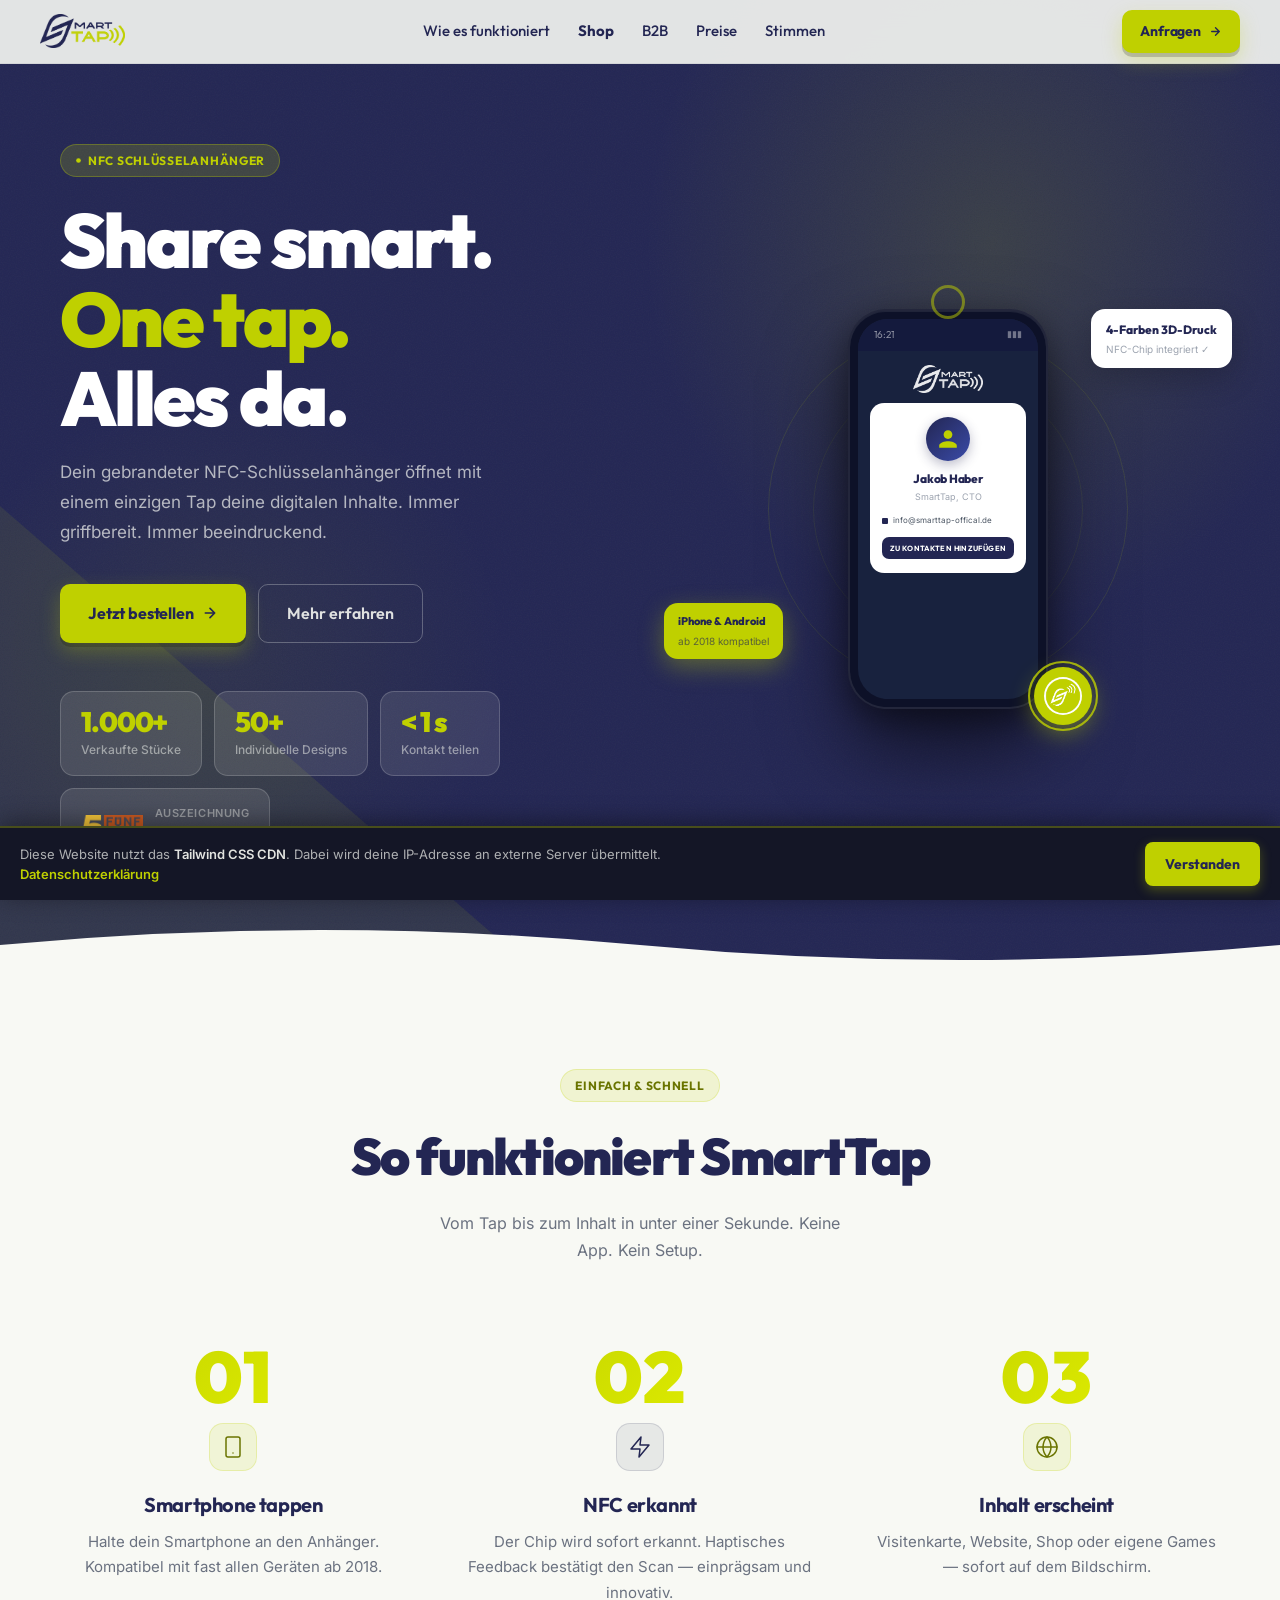
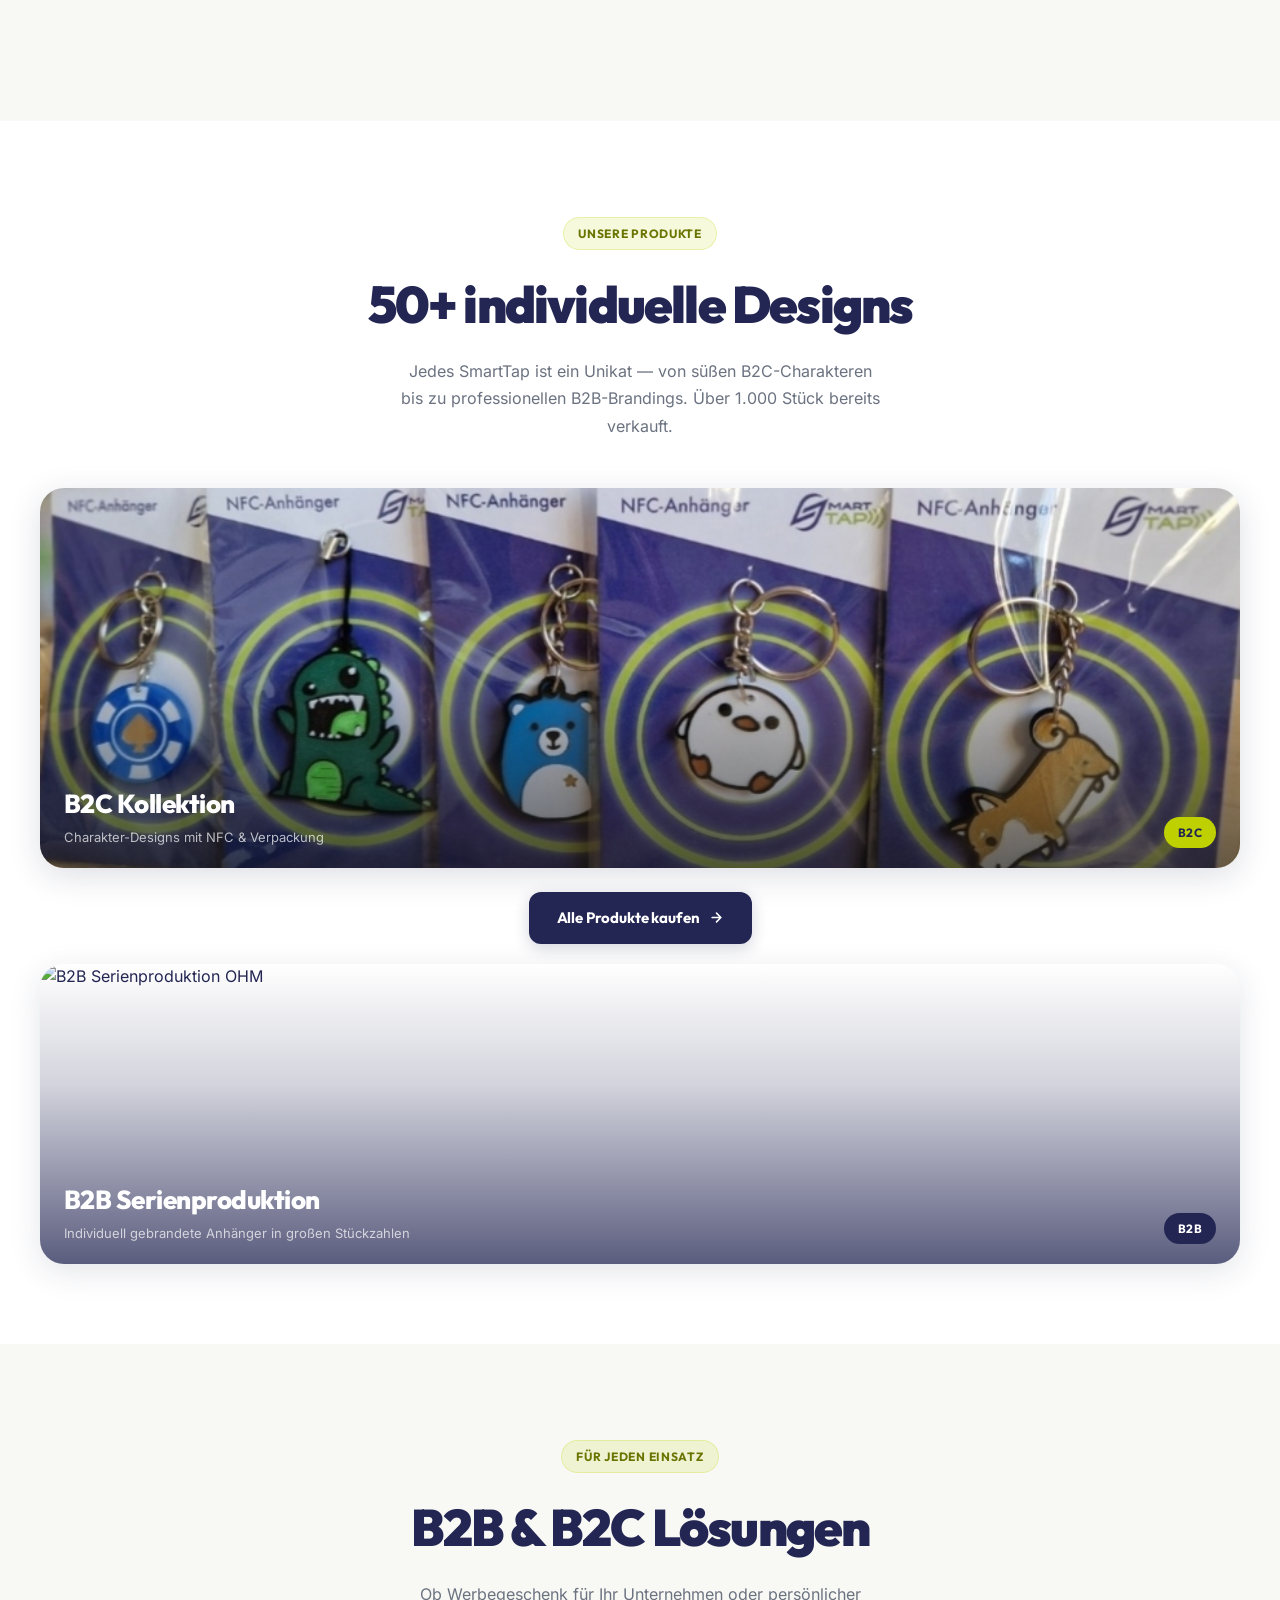
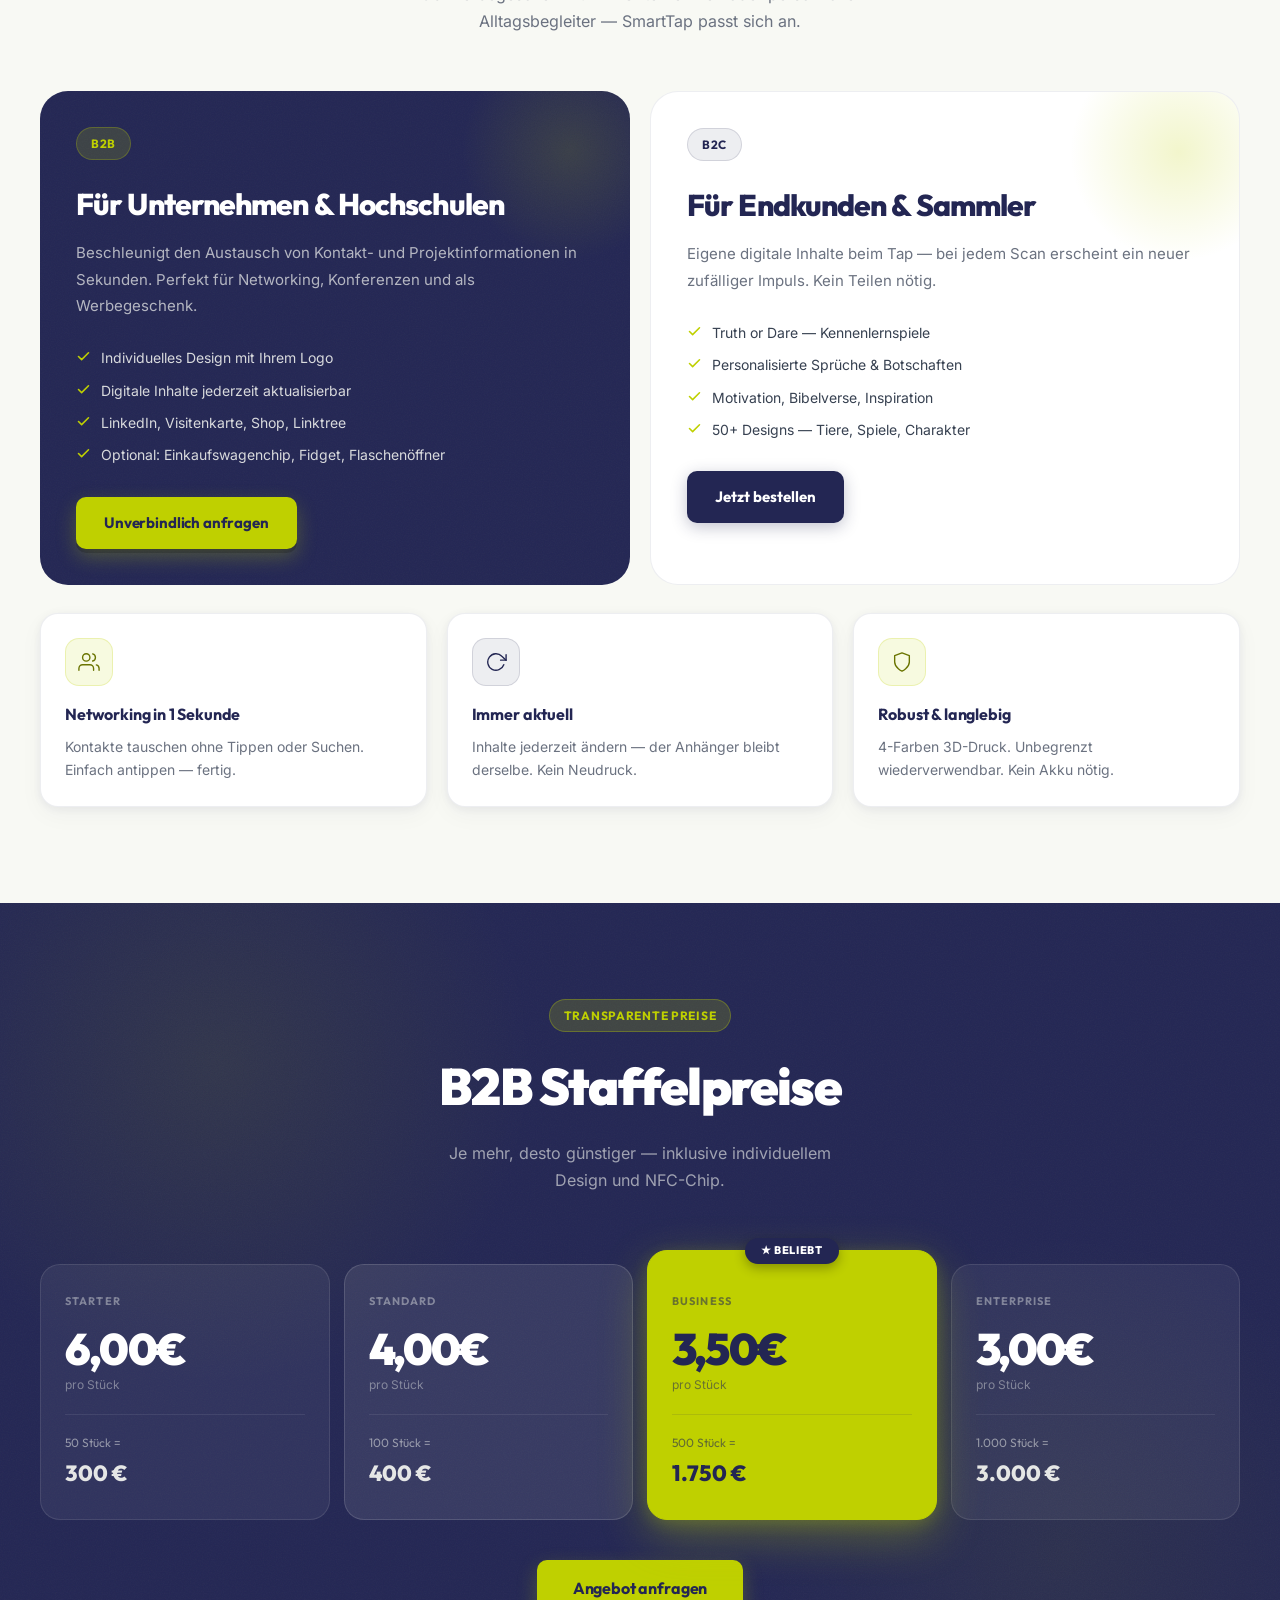
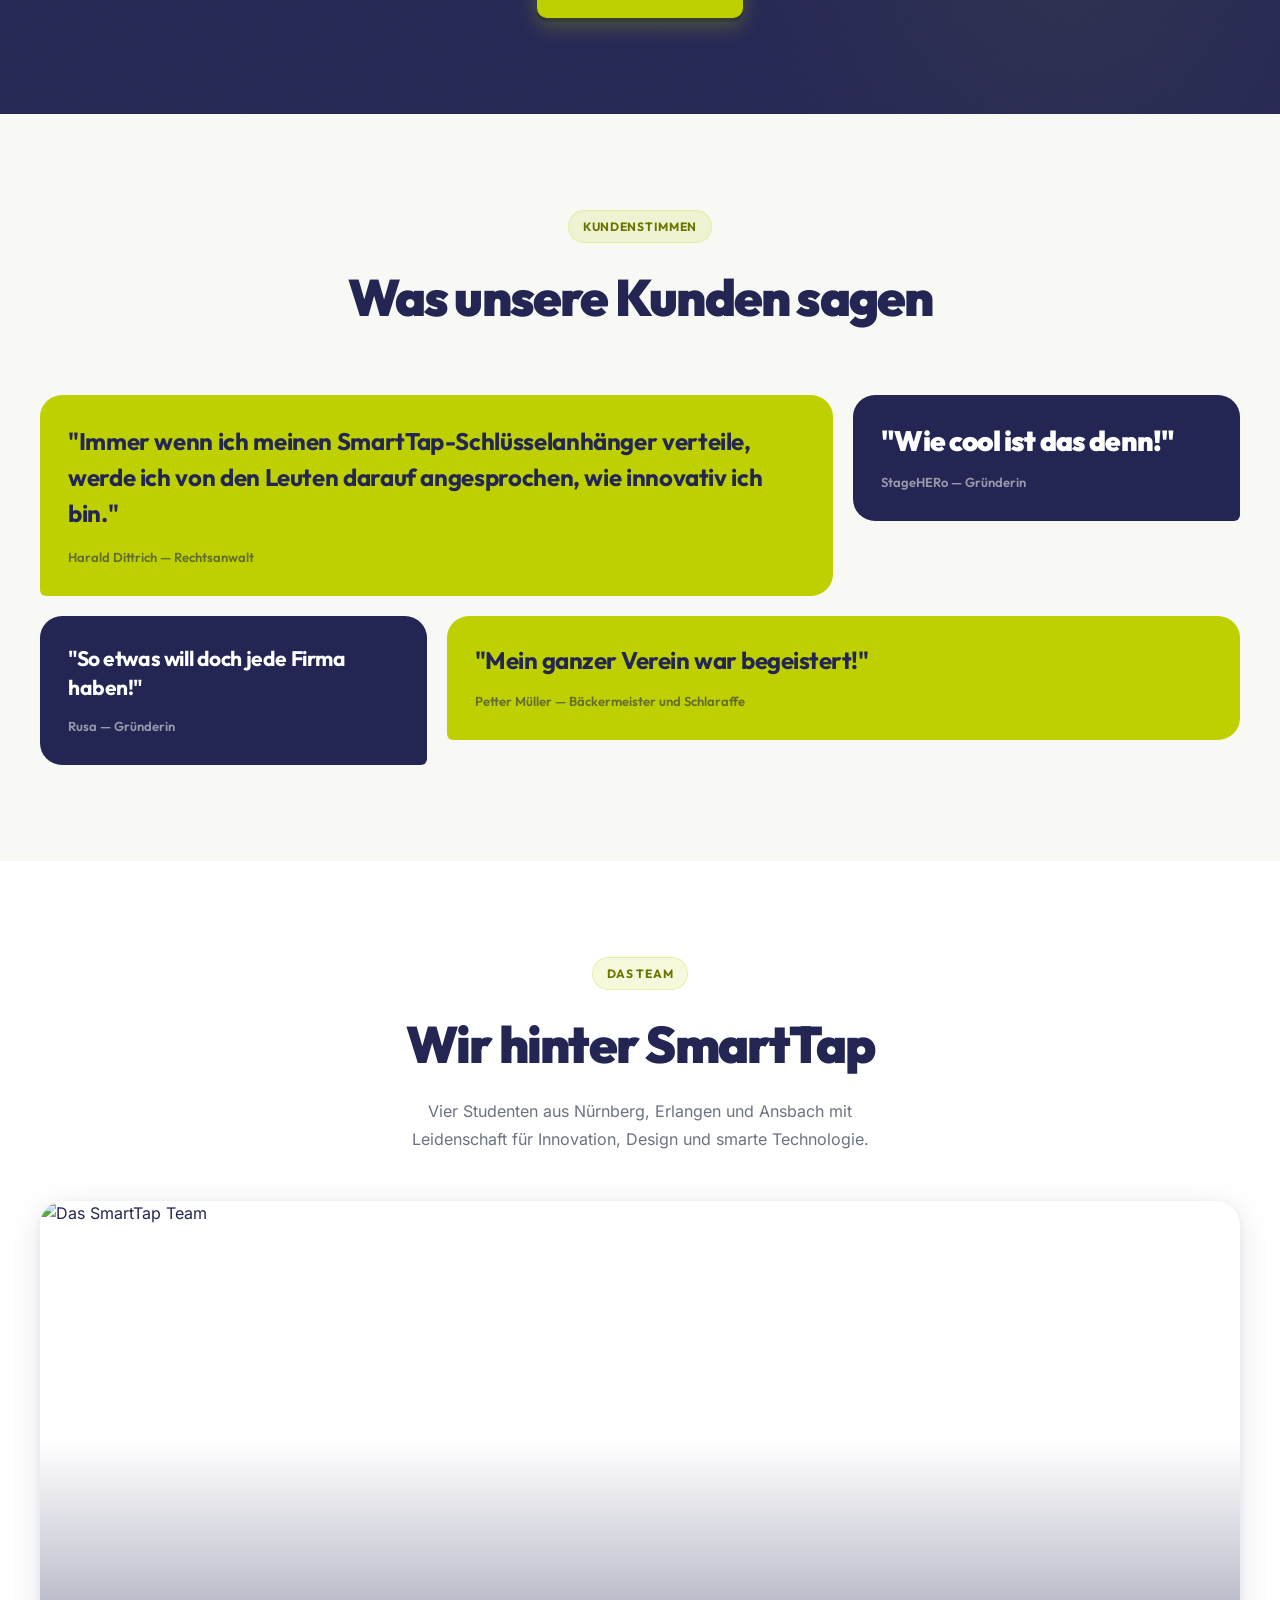
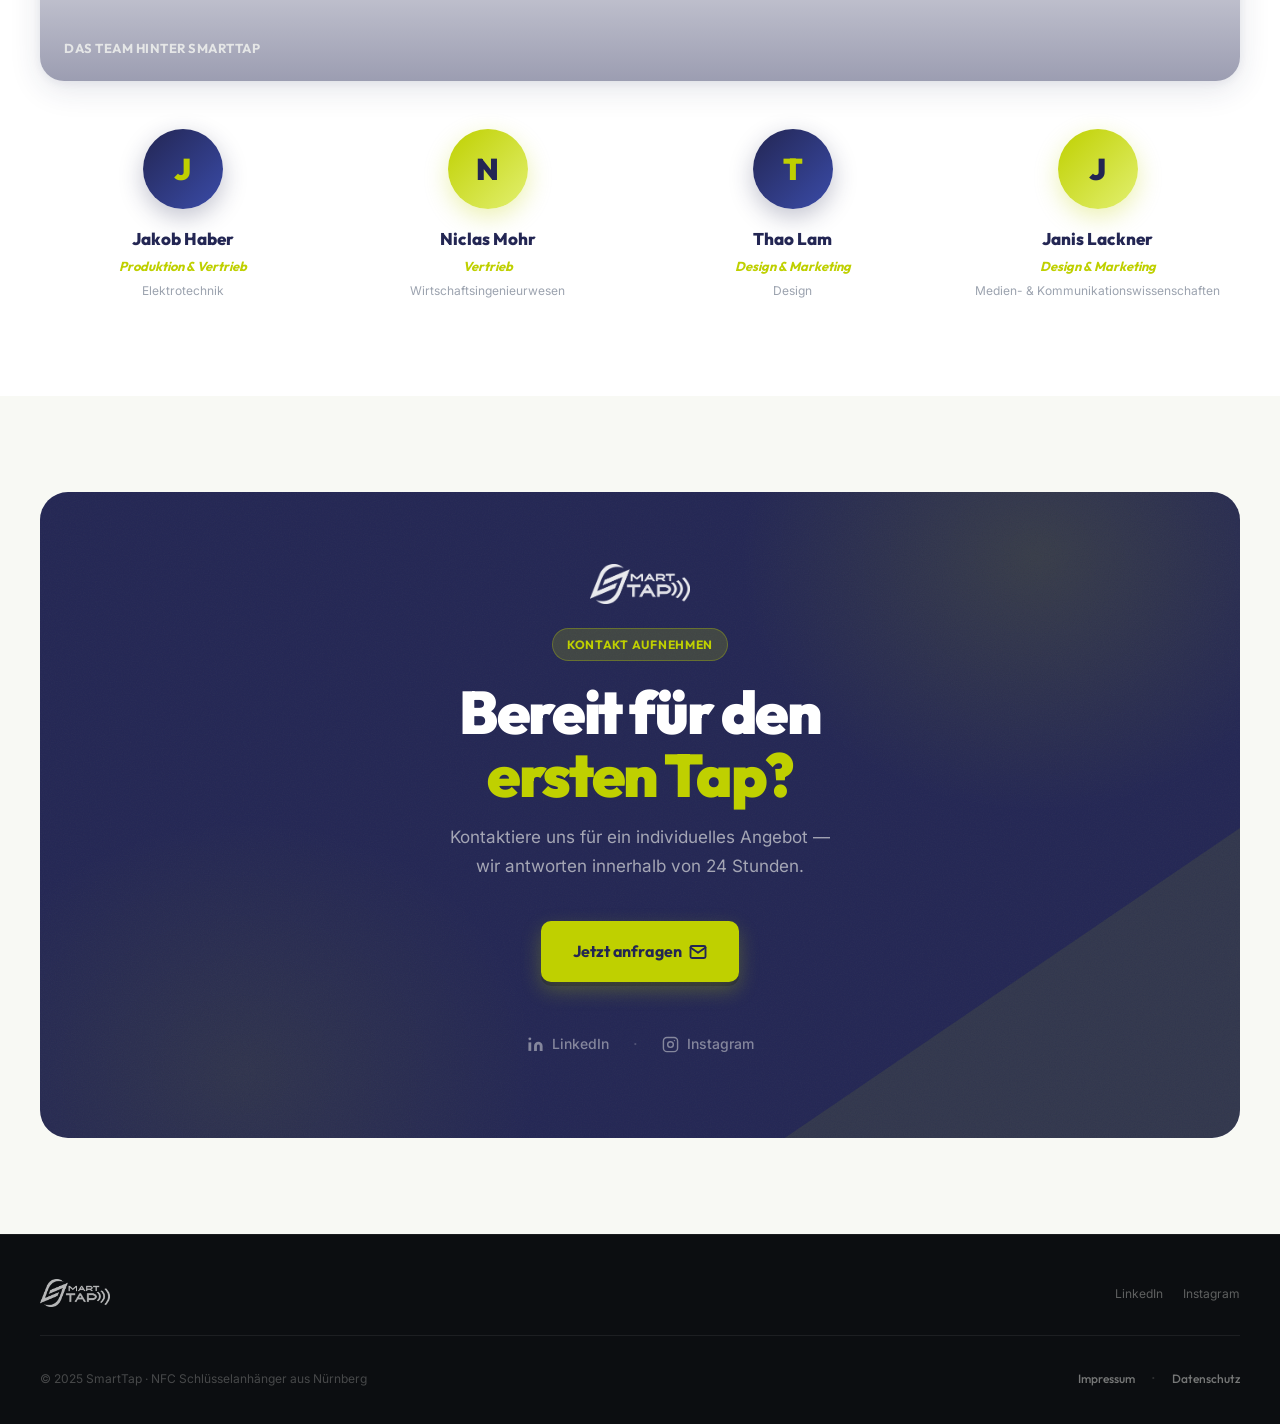
==== commit 41e218a6: "position 5€ credits better" ====
--- a/index.html
+++ b/index.html
@@ -429,6 +429,13 @@
             <div style="font-family:'Outfit',sans-serif;font-weight:900;font-size:28px;color:var(--lime);letter-spacing:-0.04em;line-height:1;">&lt 1 s</div>
             <div style="font-size:12px;color:rgba(248,249,244,0.5);margin-top:4px;font-weight:500;">Kontakt teilen</div>
           </div>
+          <a href="https://www.5-euro-business.de/" target="_blank" rel="noopener" class="stat-glass" style="display:flex;align-items:center;gap:12px;text-decoration:none;transition:transform 0.2s cubic-bezier(0.22,1,0.36,1),background 0.2s;" onmouseover="this.style.background='rgba(248,249,244,0.17)';this.style.transform='translateY(-2px)'" onmouseout="this.style.background='';this.style.transform=''">
+            <img src="brand_assets/externe_Logos/5EuroBusiness.png" alt="5€ Business" style="height:32px;width:auto;display:block;flex-shrink:0;">
+            <div>
+              <div style="font-size:11px;color:rgba(248,249,244,0.45);font-weight:600;letter-spacing:0.05em;text-transform:uppercase;margin-bottom:2px;">Auszeichnung</div>
+              <div style="font-family:'Outfit',sans-serif;font-size:13px;font-weight:800;color:rgba(248,249,244,0.9);letter-spacing:-0.01em;line-height:1.2;">Gewinner des<br>5€ Business</div>
+            </div>
+          </a>
         </div>
       </div>
 
@@ -797,19 +804,7 @@
     <div style="text-align:center;margin-bottom:48px;">
       <span class="tag tag-lime" style="margin-bottom:14px;">Das Team</span>
       <h2 style="font-size:clamp(30px,4vw,52px);font-weight:900;letter-spacing:-0.035em;color:var(--navy);margin-bottom:12px;">Wir hinter SmartTap</h2>
-      <p style="font-size:16px;line-height:1.7;color:var(--muted);max-width:460px;margin:0 auto 28px;">Vier Studenten aus Nürnberg, Erlangen und Ansbach mit Leidenschaft für Innovation, Design und smarte Technologie.</p>
-
-      <!-- 5€ Business Award Badge -->
-      <a href="https://www.5-euro-business.de/" target="_blank" rel="noopener"
-         style="display:inline-flex;align-items:center;gap:14px;padding:14px 24px;background:white;border-radius:16px;border:1.5px solid rgba(35,38,83,0.1);box-shadow:0 4px 16px rgba(35,38,83,0.08);text-decoration:none;transition:transform 0.2s cubic-bezier(0.22,1,0.36,1),box-shadow 0.2s;"
-         onmouseover="this.style.transform='translateY(-3px)';this.style.boxShadow='0 8px 28px rgba(35,38,83,0.13)'"
-         onmouseout="this.style.transform='';this.style.boxShadow='0 4px 16px rgba(35,38,83,0.08)'">
-        <img src="brand_assets/externe_Logos/5EuroBusiness.png" alt="5€ Business" style="height:36px;width:auto;display:block;">
-        <div style="text-align:left;">
-          <div style="font-family:'Outfit',sans-serif;font-size:11px;font-weight:700;letter-spacing:0.08em;text-transform:uppercase;color:var(--muted);margin-bottom:2px;">Auszeichnung</div>
-          <div style="font-family:'Outfit',sans-serif;font-size:14px;font-weight:800;color:var(--navy);letter-spacing:-0.01em;">Gewinner des 5€ Business</div>
-        </div>
-      </a>
+      <p style="font-size:16px;line-height:1.7;color:var(--muted);max-width:460px;margin:0 auto;">Vier Studenten aus Nürnberg, Erlangen und Ansbach mit Leidenschaft für Innovation, Design und smarte Technologie.</p>
     </div>
 
     <!-- Teamfoto -->
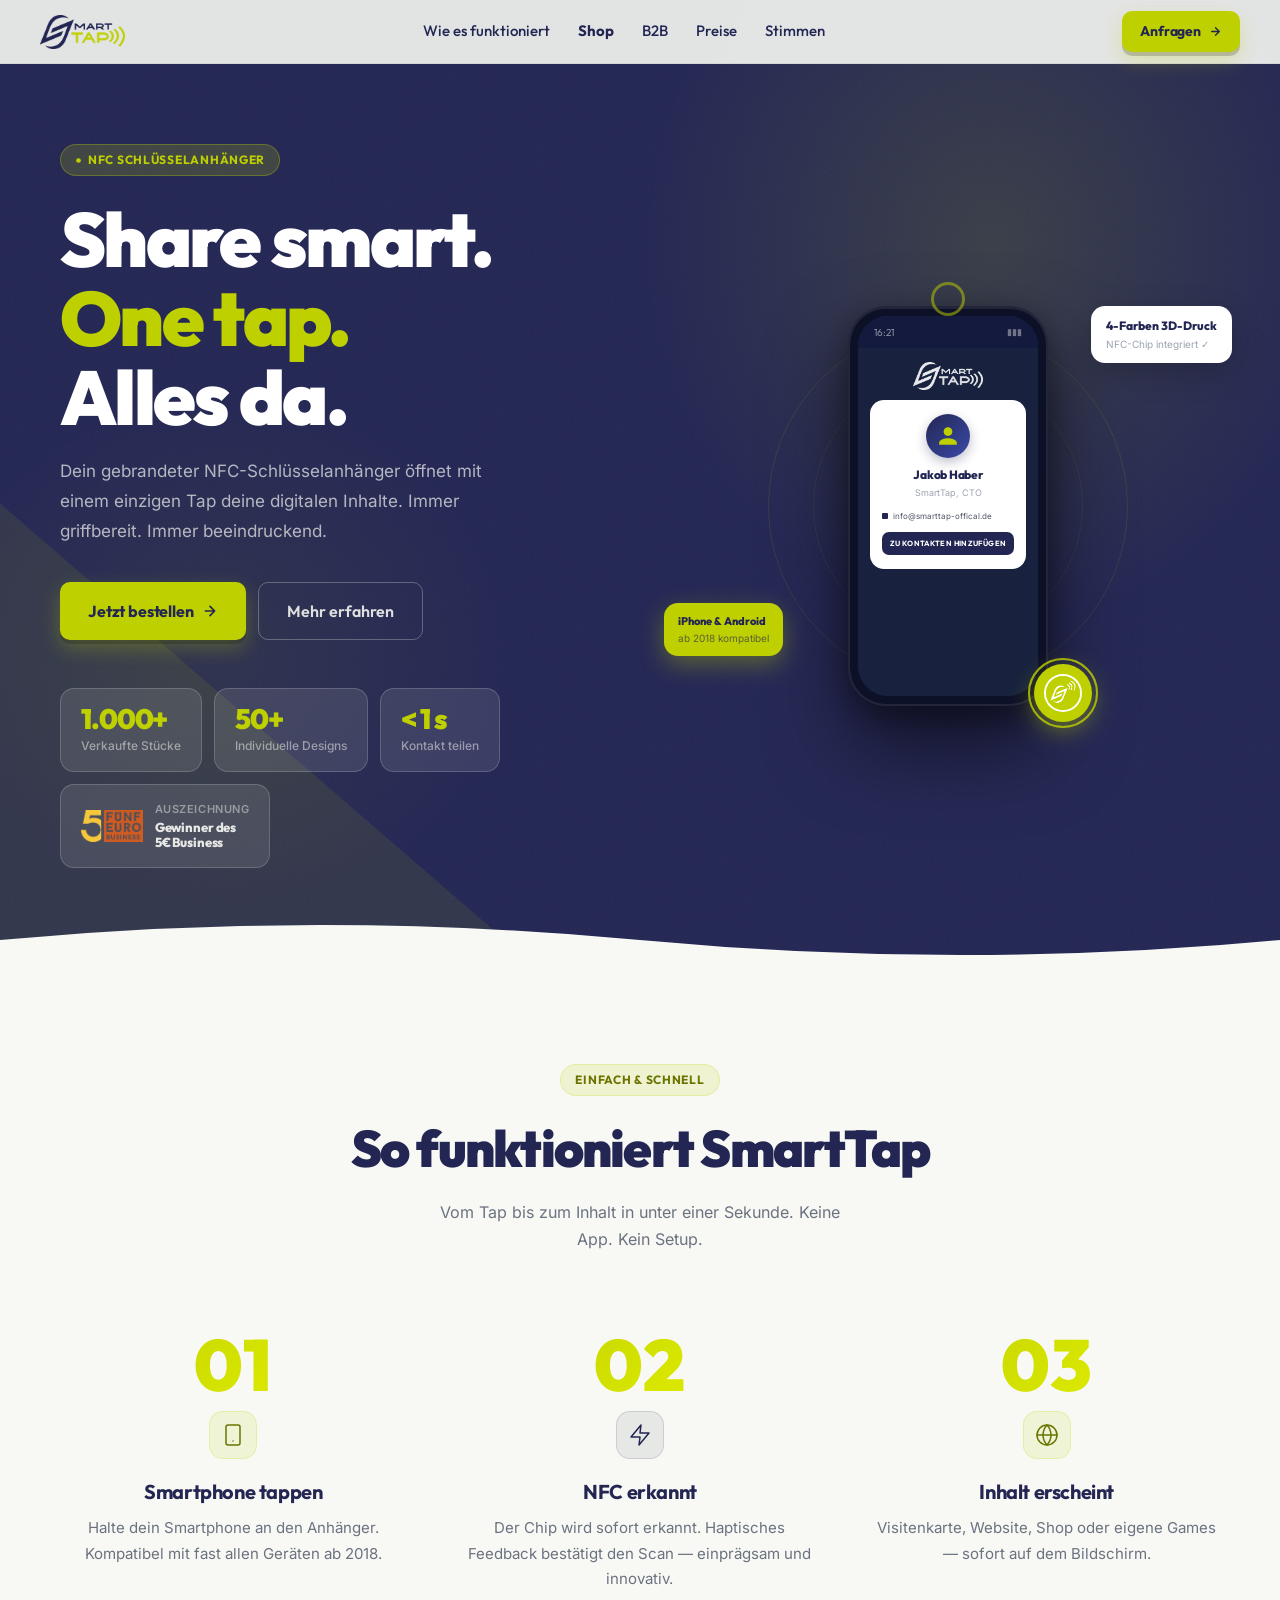
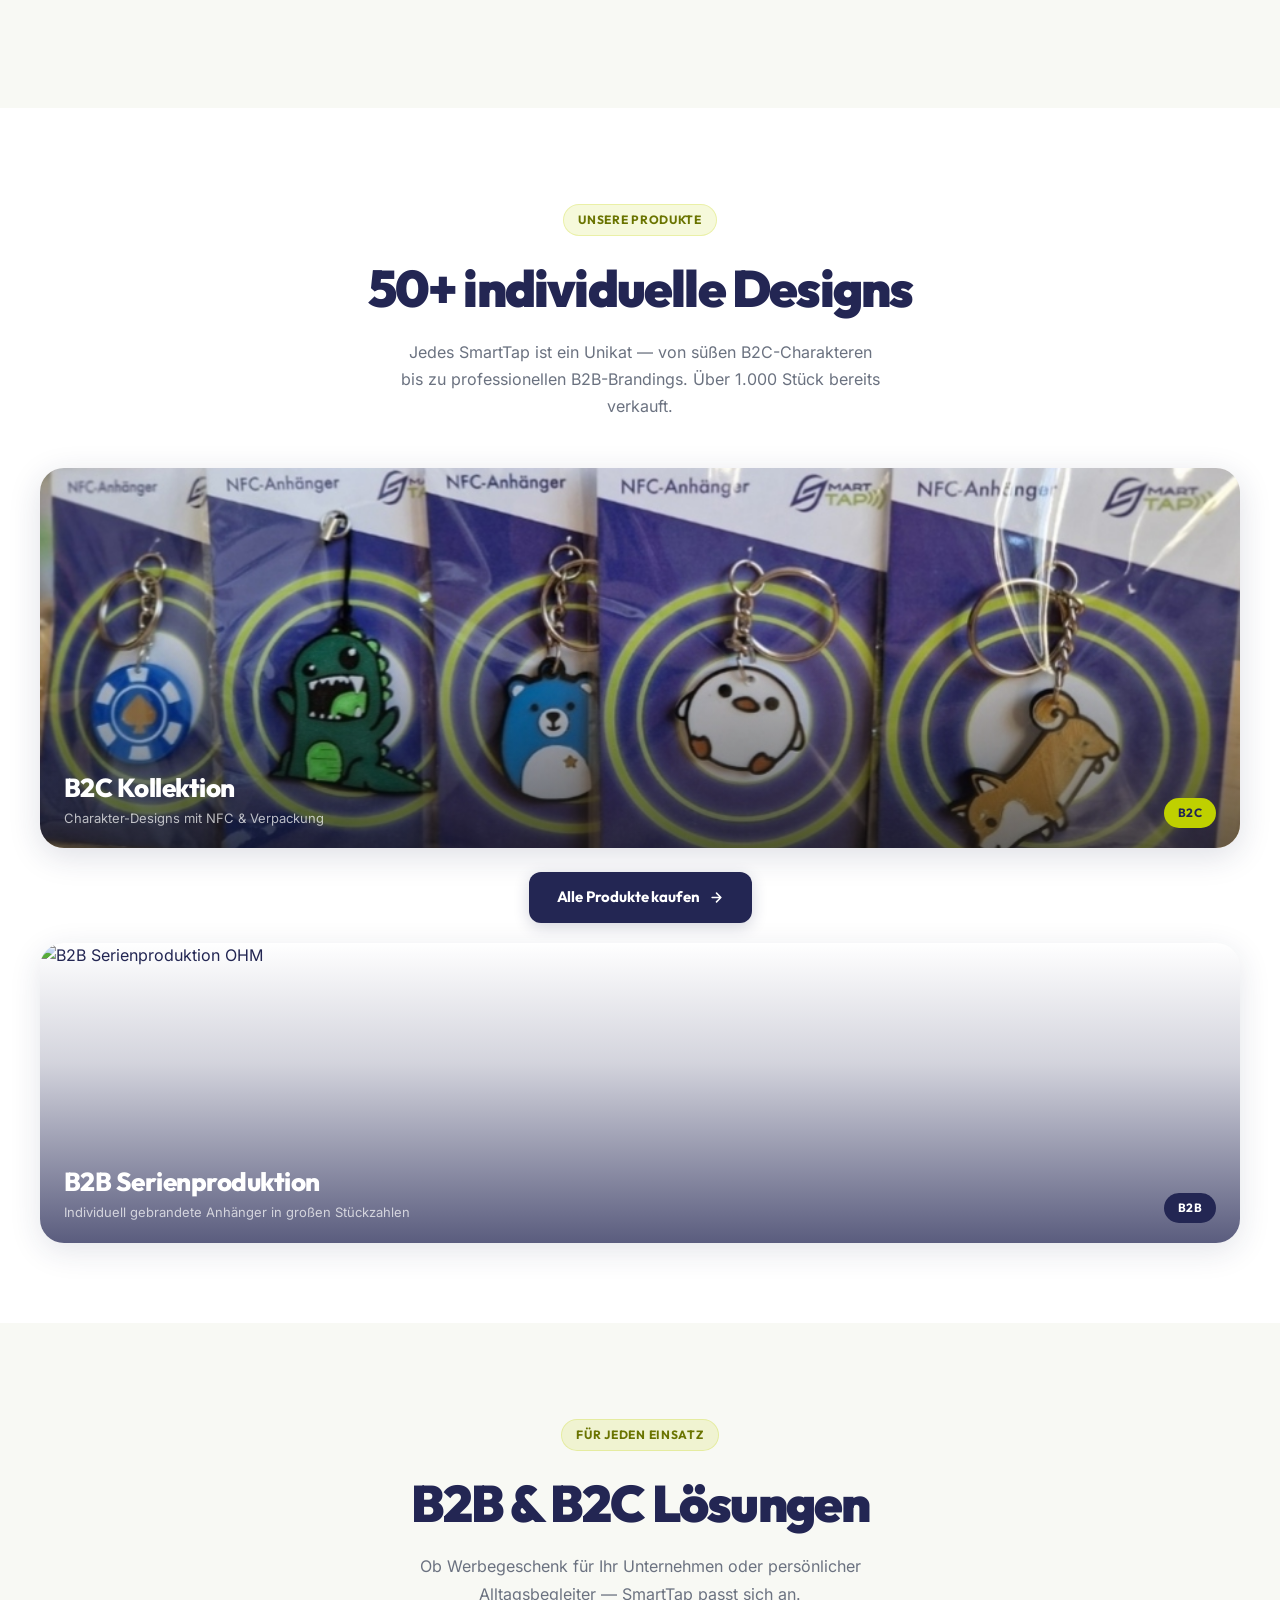
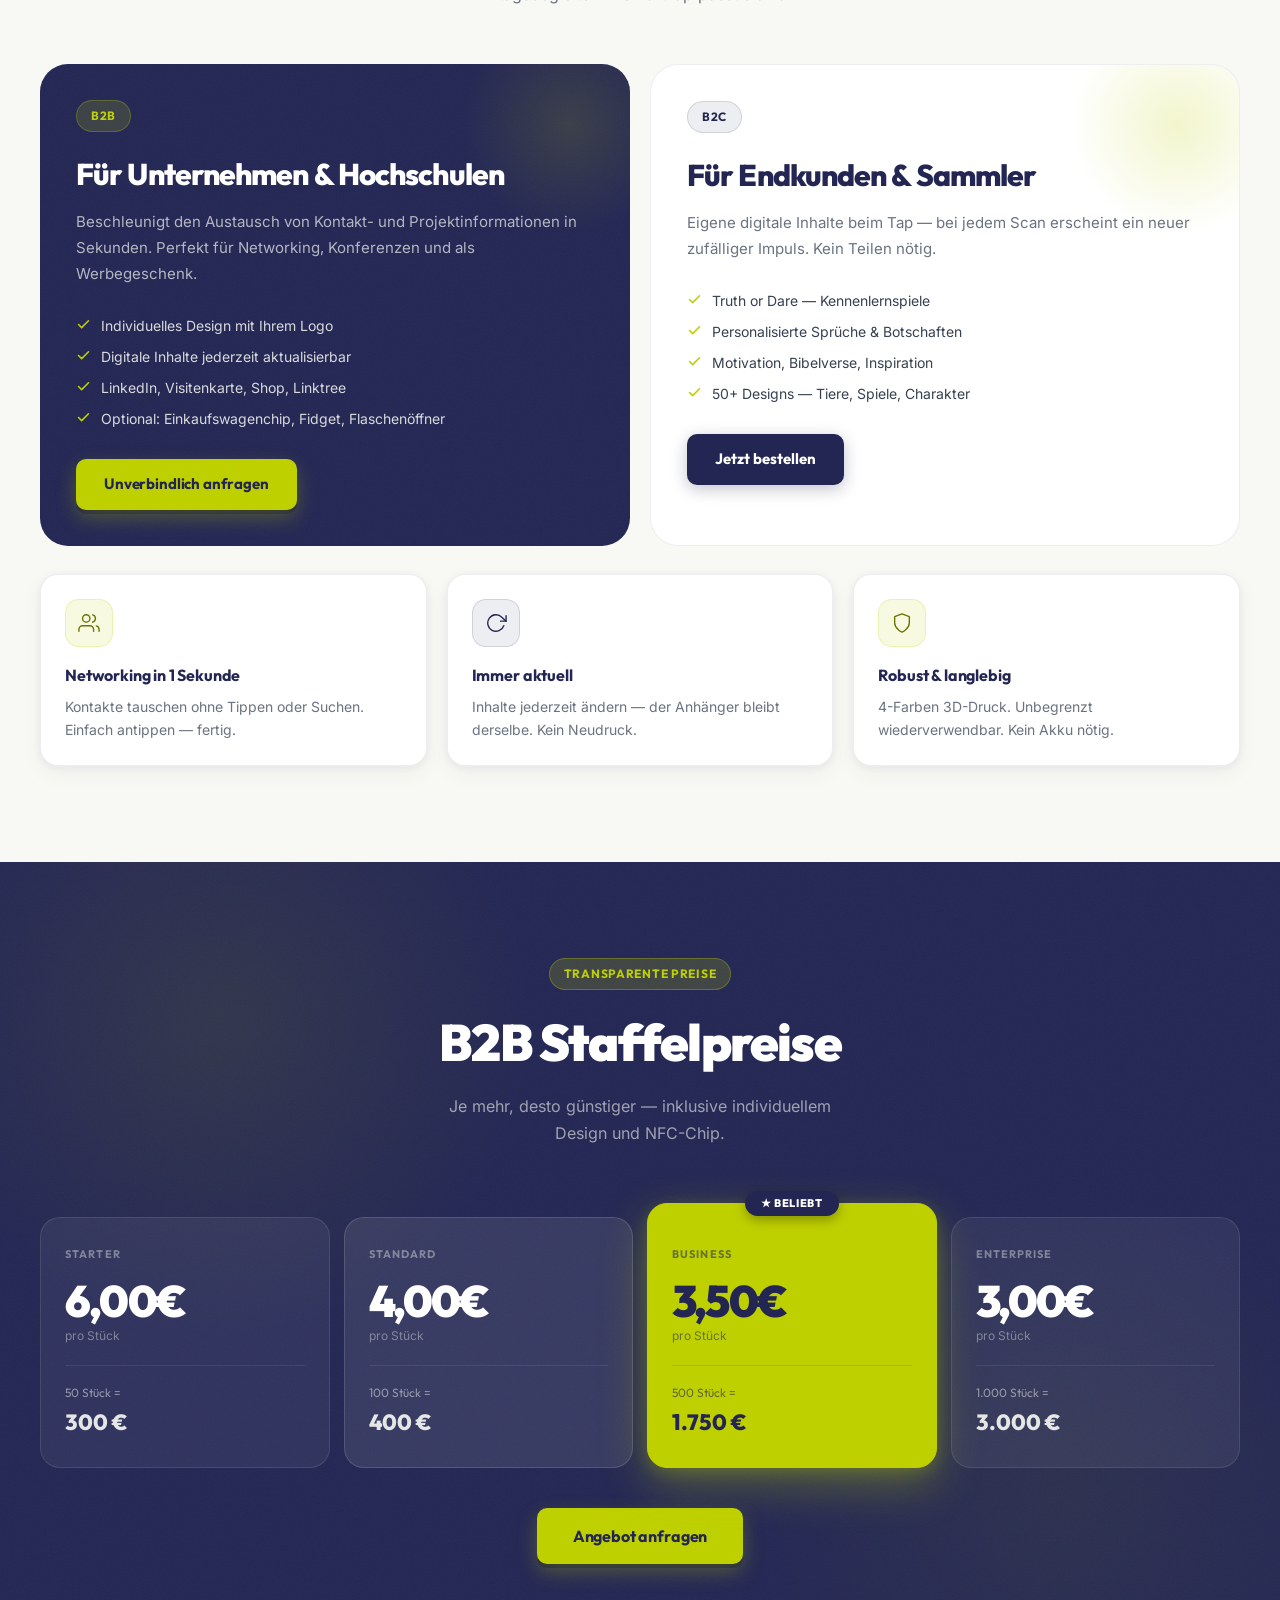
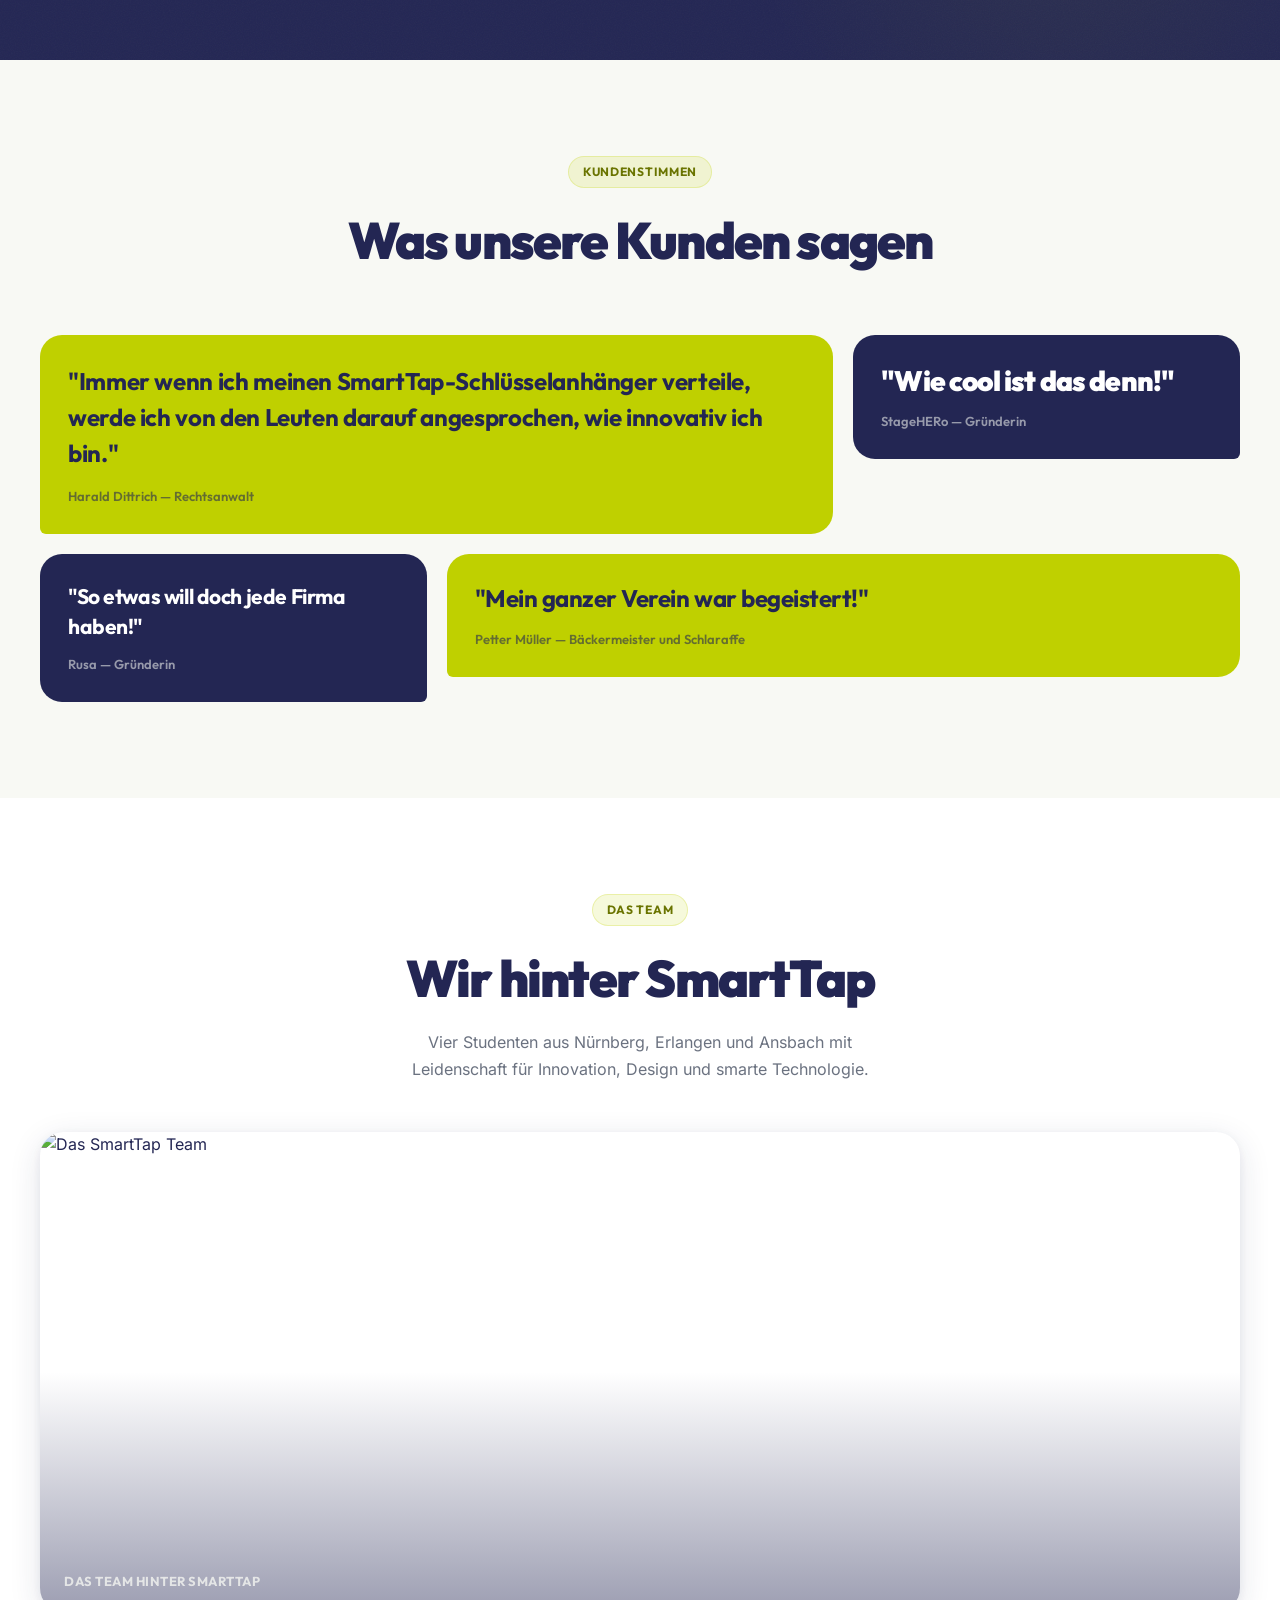
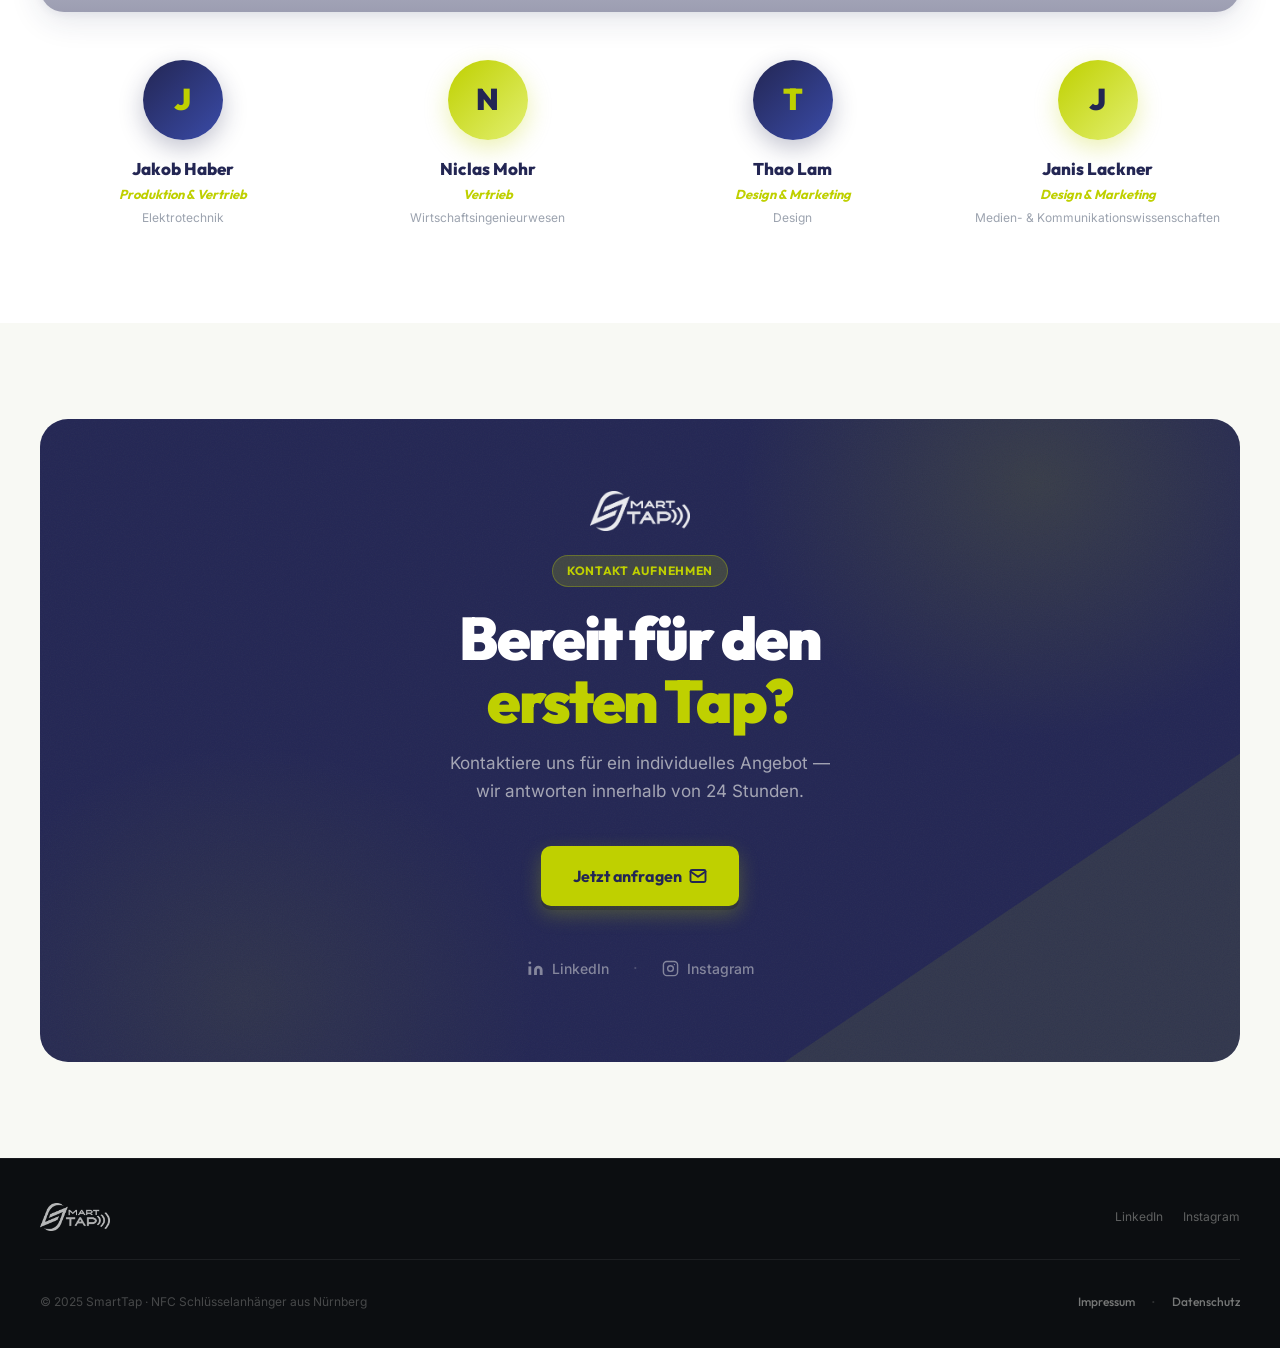
==== commit c48b4dcf: "IP adress now do not need to be sended to extern sources" ====
--- a/index.html
+++ b/index.html
@@ -4,7 +4,7 @@
   <meta charset="UTF-8">
   <meta name="viewport" content="width=device-width, initial-scale=1.0">
   <title>SmartTap – Share with one tap</title>
-  <script src="https://cdn.tailwindcss.com"></script>
+  <script src="/tailwind.min.js"></script>
   <link rel="stylesheet" href="/fonts/fonts.css">
   <style>
     *, *::before, *::after { box-sizing: border-box; margin: 0; padding: 0; }
@@ -928,52 +928,12 @@
 </footer>
 
 
-<!-- ════════════════════════════════════
-     DSGVO INFO BAR
-════════════════════════════════════ -->
-<div id="dsgvo-bar" style="
-  position:fixed;bottom:0;left:0;right:0;z-index:500;
-  background:#141626;
-  border-top:2px solid rgba(191,208,0,0.3);
-  padding:14px 20px;
-  display:flex;align-items:center;justify-content:space-between;
-  gap:14px;flex-wrap:wrap;
-  box-shadow:0 -4px 24px rgba(0,0,0,0.4);
-">
-  <p style="font-size:13px;color:rgba(248,249,244,0.68);line-height:1.55;max-width:720px;margin:0;">
-    Diese Website nutzt das <strong style="color:rgba(248,249,244,0.9);">Tailwind CSS CDN</strong>. Dabei wird deine IP-Adresse an externe Server übermittelt.
-    <a href="/datenschutz.html" style="color:var(--lime);font-weight:700;text-decoration:none;">Datenschutzerklärung</a>
-  </p>
-  <button id="dsgvo-btn" onclick="closeDsgvo()" style="
-    flex-shrink:0;background:var(--lime);color:var(--navy);
-    border:none;border-radius:8px;padding:11px 20px;min-height:44px;
-    font-family:'Outfit',sans-serif;font-weight:700;font-size:14px;
-    cursor:pointer;white-space:nowrap;
-    box-shadow:0 4px 12px rgba(191,208,0,0.3);
-  ">Verstanden</button>
-</div>
 
 
 <!-- ════════════════════════════════════
      JAVASCRIPT
 ════════════════════════════════════ -->
 <script>
-  /* ── DSGVO bar ── */
-  (function() {
-    if (localStorage.getItem('st-dsgvo') === '1') {
-      var b = document.getElementById('dsgvo-bar');
-      if (b) b.style.display = 'none';
-    }
-  })();
-  function closeDsgvo() {
-    localStorage.setItem('st-dsgvo', '1');
-    var b = document.getElementById('dsgvo-bar');
-    if (!b) return;
-    b.style.transition = 'transform 0.3s cubic-bezier(0.22,1,0.36,1), opacity 0.3s';
-    b.style.transform = 'translateY(110%)'; b.style.opacity = '0';
-    setTimeout(function() { b.style.display = 'none'; }, 320);
-  }
-
   /* ── Mobile menu ── */
   var menuOpen = false;
   function toggleMenu() {
